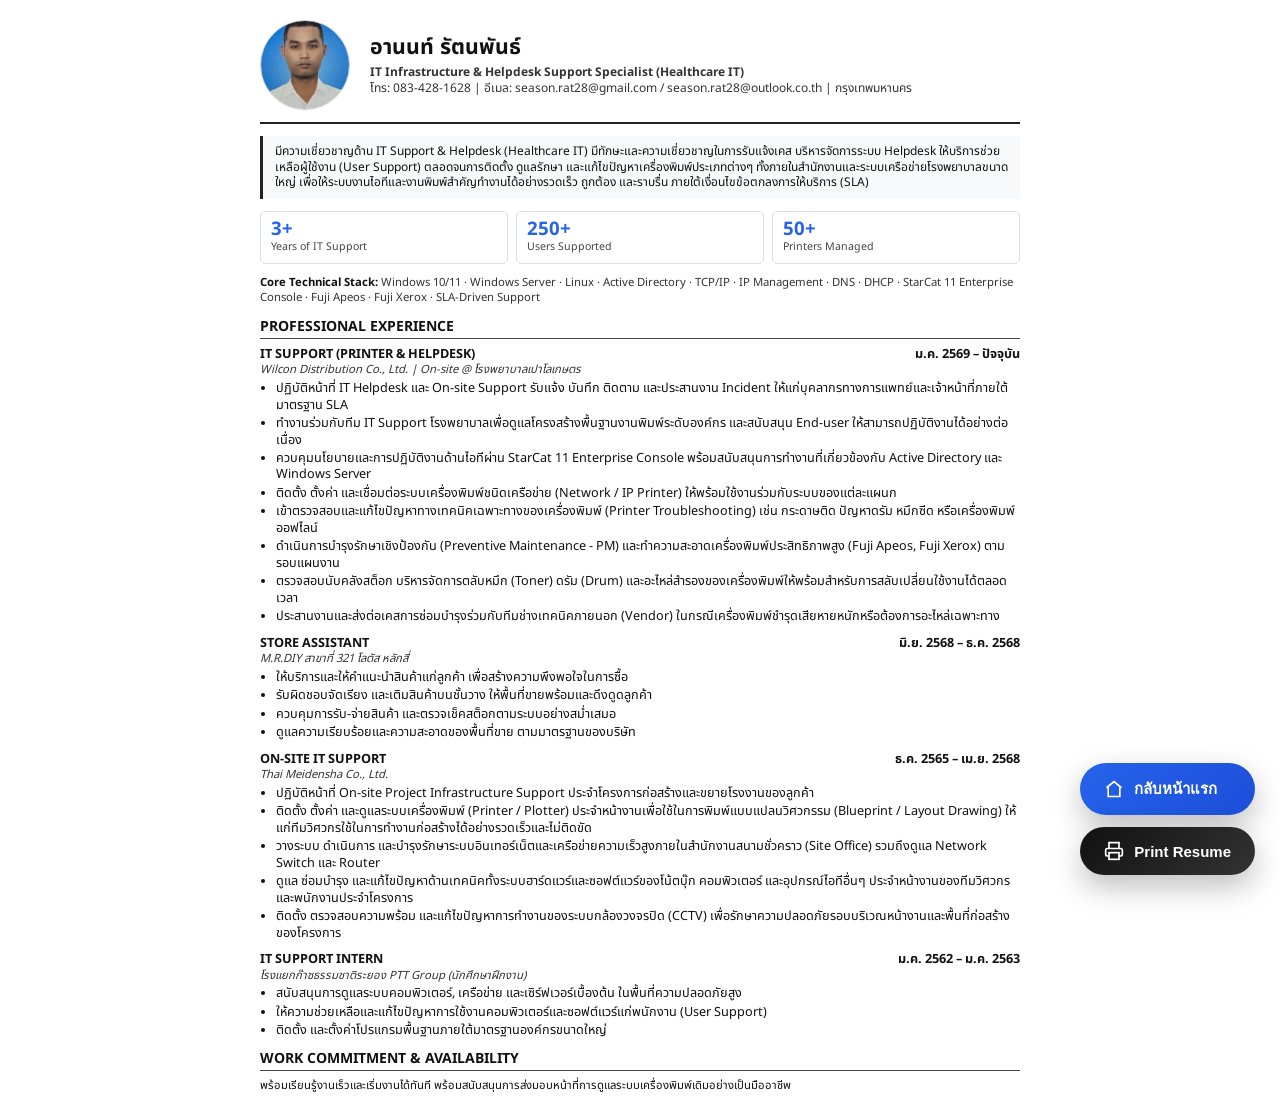
==== resume.html @ 32731995 "Improve cross-platform resume rendering Add mobile viewport support, cross-platform font fallbacks, " ====
<!DOCTYPE html>
<html lang="th">
<head>
  <meta charset="UTF-8">
  <meta name="viewport" content="width=device-width, initial-scale=1.0">
  <title>Resume - IT Support Print</title>
  <link rel="preconnect" href="https://fonts.googleapis.com">
  <link rel="preconnect" href="https://fonts.gstatic.com" crossorigin>
  <link href="https://fonts.googleapis.com/css2?family=Inter:wght@400;500;600;700&family=Noto+Sans+Thai:wght@400;500;600;700&display=swap" rel="stylesheet">
  <style>
    * { box-sizing: border-box; margin: 0; padding: 0; }
    
    body {
      font-family: 'Noto Sans Thai', 'Inter', 'Leelawadee UI', Tahoma, Arial, sans-serif;
      color: #111;
      line-height: 1.3;
      font-size: 9.5pt;
      background: #fff;
      -webkit-text-size-adjust: 100%;
      text-size-adjust: 100%;
    }

    .container {
      width: 100%;
      max-width: 800px;
      margin: 0 auto;
      padding: 20px;
    }

    /* ส่วนหัวโปรไฟล์: รูปภาพ ชื่อ และข้อมูลติดต่อ */
    .header {
      display: flex;
      align-items: center;
      gap: 20px;
      border-bottom: 2px solid #222;
      padding-bottom: 12px;
      margin-bottom: 12px;
    }

    .avatar {
      width: 90px;
      height: 90px;
      border-radius: 50%;
      object-fit: cover;
      border: 1px solid #ccc;
    }

    .header-info h1 {
      font-size: 16pt;
      text-transform: uppercase;
      margin-bottom: 4px;
    }

    .header-info p {
      font-size: 9pt;
      color: #333;
    }

    /* กล่องข้อความสรุปโปรไฟล์ */
    .profile-box {
      background: #f8f9fa;
      padding: 8px 12px;
      border-left: 3px solid #222;
      margin-bottom: 12px;
      font-size: 9pt;
    }

    .resume-highlights {
      display: grid;
      grid-template-columns: repeat(3, 1fr);
      gap: 8px;
      margin-bottom: 12px;
    }

    .highlight-card {
      padding: 8px 10px;
      border: 1px solid #d9dee5;
      border-radius: 5px;
      background: #fff;
    }

    .highlight-card strong {
      display: block;
      color: #2563eb;
      font-size: 14pt;
      line-height: 1;
    }

    .highlight-card span {
      display: block;
      margin-top: 3px;
      color: #444;
      font-size: 8pt;
    }

    .competency-strip {
      margin-bottom: 12px;
      color: #333;
      font-size: 8.5pt;
    }

    .competency-strip strong {
      color: #111;
    }

    /* หัวข้อหลัก */
    .section-title {
      font-size: 10.5pt;
      font-weight: bold;
      text-transform: uppercase;
      border-bottom: 1px solid #444;
      padding-bottom: 2px;
      margin-top: 10px;
      margin-bottom: 8px;
    }

    /* รายละเอียดประสบการณ์ทำงาน */
    .job-item { 
      margin-bottom: 10px; 
      page-break-inside: avoid; 
    }
    
    .job-header { 
      display: flex; 
      justify-content: space-between; 
      font-weight: bold; 
      font-size: 9.5pt; 
    }
    
    .company { 
      font-style: italic; 
      color: #333; 
      font-size: 8.5pt; 
      margin-bottom: 3px; 
    }
    
    ul { margin-left: 16px; }
    li { margin-bottom: 2px; }

    /* ==========================
   Floating Print Button
========================== */

.print-fab{
    position: fixed;
    right: 25px;
    bottom: 25px;
    z-index: 999;

    display:flex;
    align-items:center;
    gap:10px;

    padding:14px 24px;

    background:linear-gradient(135deg,#111,#333);
    color:#fff;

    border:none;
    border-radius:999px;

    font-size:15px;
    font-weight:bold;

    cursor:pointer;

    box-shadow:0 12px 30px rgba(0,0,0,.25);

    transition:all .25s ease;
}

.print-fab:hover{
    transform:translateY(-3px);
    box-shadow:0 18px 40px rgba(0,0,0,.35);
}

.print-fab:active{
    transform:scale(.97);
}

.print-fab svg{
    width:20px;
    height:20px;
}

/* กลุ่มปุ่มมุมขวาล่าง */
.fab-group{
    position: fixed;
    right: 25px;
    bottom: 25px;
    z-index: 999;

    display:flex;
    flex-direction:column;
    gap:12px;
}

/* ปุ่มทั่วไป */
.fab-btn{
    display:flex;
    align-items:center;
    gap:10px;

    padding:14px 24px;

    border:none;
    border-radius:999px;

    color:#fff;
    font-size:15px;
    font-weight:bold;

    cursor:pointer;

    box-shadow:0 12px 30px rgba(0,0,0,.25);

    transition:all .25s ease;
}

.fab-btn:hover{
    transform:translateY(-3px);
    box-shadow:0 18px 40px rgba(0,0,0,.35);
}

.fab-btn:active{
    transform:scale(.97);
}

.fab-btn svg{
    width:20px;
    height:20px;
}

/* สีปุ่ม */
.home-btn{
    background:linear-gradient(135deg,#2563eb,#1d4ed8);
}

.print-btn{
    background:linear-gradient(135deg,#111,#333);
}

/* มือถือ */
@media(max-width:768px){

  .container{
    padding:15px;
  }

  .header{
    align-items:flex-start;
    gap:14px;
  }

  .avatar{
    width:72px;
    height:72px;
    flex:none;
  }

  .header-info h1{
    font-size:14pt;
  }

  .header-info p{
    overflow-wrap:anywhere;
  }

  .job-header{
    flex-wrap:wrap;
    gap:2px 12px;
  }

    .fab-group{
        left:15px;
        right:15px;
        bottom:15px;
    }

  .resume-highlights{
    grid-template-columns:1fr;
  }

    .fab-btn{
        justify-content:center;
        width:100%;
    }

}

/* ซ่อนเวลาพิมพ์ */
@media print{
    .fab-group{
        display:none !important;
    }
}

@media(max-width:768px){

    .print-fab{
        left:15px;
        right:15px;
        bottom:15px;

        justify-content:center;
    }

}


    /* ตั้งค่าโหมดสำหรับปริ้นโดยเฉพาะ */
    @media print {
      @page { size: A4 portrait; margin: 1cm; }
      html, body { -webkit-print-color-adjust: exact; print-color-adjust: exact; }
      .container { padding: 0; width: 100%; max-width: 100%; }
      .profile-box { background: #fff; border-left: 2px solid #000; }
      .no-print { display: none !important; }
      .job-item, .resume-highlights, .competency-strip { break-inside: avoid; page-break-inside: avoid; }
    }
  </style>
</head>
<body>

  <div class="container">
    
    <!-- ส่วนหัว: รูป ชื่อ และข้อมูลติดต่อ -->
    <div class="header">
      <img src="Anon.jpg" alt="Profile" class="avatar">
      <div class="header-info">
        <h1>อานนท์ รัตนพันธ์</h1>
        <p><strong>IT Infrastructure &amp; Helpdesk Support Specialist (Healthcare IT)</strong></p>
        <p>โทร: 083-428-1628 | อีเมล: season.rat28@gmail.com / season.rat28@outlook.co.th | กรุงเทพมหานคร</p>
      </div>
    </div>

    <!-- สรุปโปรไฟล์ -->
    <div class="profile-box">
      มีความเชี่ยวชาญด้าน IT Support & Helpdesk (Healthcare IT) มีทักษะและความเชี่ยวชาญในการรับแจ้งเคส บริหารจัดการระบบ Helpdesk ให้บริการช่วยเหลือผู้ใช้งาน (User Support) ตลอดจนการติดตั้ง ดูแลรักษา และแก้ไขปัญหาเครื่องพิมพ์ประเภทต่างๆ ทั้งภายในสำนักงานและระบบเครือข่ายโรงพยาบาลขนาดใหญ่ เพื่อให้ระบบงานไอทีและงานพิมพ์สำคัญทำงานได้อย่างรวดเร็ว ถูกต้อง และราบรื่น ภายใต้เงื่อนไขข้อตกลงการให้บริการ (SLA)
    </div>

    <div class="resume-highlights" aria-label="Career highlights">
      <div class="highlight-card"><strong>3+</strong><span>Years of IT Support</span></div>
      <div class="highlight-card"><strong>250+</strong><span>Users Supported</span></div>
      <div class="highlight-card"><strong>50+</strong><span>Printers Managed</span></div>
    </div>

    <p class="competency-strip">
      <strong>Core Technical Stack:</strong>
      Windows 10/11 · Windows Server · Linux · Active Directory · TCP/IP · IP Management · DNS · DHCP · StarCat 11 Enterprise Console · Fuji Apeos · Fuji Xerox · SLA-Driven Support
    </p>

    <!-- ประสบการณ์ทำงาน -->
    <div class="section-title">Professional Experience</div>

    <div class="job-item">
      <div class="job-header">
        <span>IT SUPPORT (PRINTER & HELPDESK)</span>
        <span>ม.ค. 2569 – ปัจจุบัน</span>
      </div>
      <div class="company">Wilcon Distribution Co., Ltd. | On-site @ โรงพยาบาลเปาโลเกษตร</div>
      <ul>
        <li>ปฏิบัติหน้าที่ IT Helpdesk และ On-site Support รับแจ้ง บันทึก ติดตาม และประสานงาน Incident ให้แก่บุคลากรทางการแพทย์และเจ้าหน้าที่ภายใต้มาตรฐาน SLA</li>
        <li>ทำงานร่วมกับทีม IT Support โรงพยาบาลเพื่อดูแลโครงสร้างพื้นฐานงานพิมพ์ระดับองค์กร และสนับสนุน End-user ให้สามารถปฏิบัติงานได้อย่างต่อเนื่อง</li>
        <li>ควบคุมนโยบายและการปฏิบัติงานด้านไอทีผ่าน StarCat 11 Enterprise Console พร้อมสนับสนุนการทำงานที่เกี่ยวข้องกับ Active Directory และ Windows Server</li>
        <li>ติดตั้ง ตั้งค่า และเชื่อมต่อระบบเครื่องพิมพ์ชนิดเครือข่าย (Network / IP Printer) ให้พร้อมใช้งานร่วมกับระบบของแต่ละแผนก</li>
        <li>เข้าตรวจสอบและแก้ไขปัญหาทางเทคนิคเฉพาะทางของเครื่องพิมพ์ (Printer Troubleshooting) เช่น กระดาษติด ปัญหาดรัม หมึกซีด หรือเครื่องพิมพ์ออฟไลน์</li>
        <li>ดำเนินการบำรุงรักษาเชิงป้องกัน (Preventive Maintenance - PM) และทำความสะอาดเครื่องพิมพ์ประสิทธิภาพสูง (Fuji Apeos, Fuji Xerox) ตามรอบแผนงาน</li>
        <li>ตรวจสอบนับคลังสต็อก บริหารจัดการตลับหมึก (Toner) ดรัม (Drum) และอะไหล่สำรองของเครื่องพิมพ์ให้พร้อมสำหรับการสลับเปลี่ยนใช้งานได้ตลอดเวลา</li>
        <li>ประสานงานและส่งต่อเคสการซ่อมบำรุงร่วมกับทีมช่างเทคนิคภายนอก (Vendor) ในกรณีเครื่องพิมพ์ชำรุดเสียหายหนักหรือต้องการอะไหล่เฉพาะทาง</li>
      </ul>
    </div>

    <div class="job-item">
      <div class="job-header">
        <span>STORE ASSISTANT</span>
        <span>มิ.ย. 2568 – ธ.ค. 2568</span>
      </div>
      <div class="company">M.R.DIY สาขาที่ 321 โลตัส หลักสี่</div>
      <ul>
        <li>ให้บริการและให้คำแนะนำสินค้าแก่ลูกค้า เพื่อสร้างความพึงพอใจในการซื้อ</li>
        <li>รับผิดชอบจัดเรียง และเติมสินค้าบนชั้นวาง ให้พื้นที่ขายพร้อมและดึงดูดลูกค้า</li>
        <li>ควบคุมการรับ-จ่ายสินค้า และตรวจเช็คสต็อกตามระบบอย่างสม่ำเสมอ</li>
        <li>ดูแลความเรียบร้อยและความสะอาดของพื้นที่ขาย ตามมาตรฐานของบริษัท</li>
      </ul>
    </div>

    <div class="job-item">
      <div class="job-header">
        <span>ON-SITE IT SUPPORT</span>
        <span>ธ.ค. 2565 – เม.ย. 2568</span>
      </div>
      <div class="company">Thai Meidensha Co., Ltd.</div>
      <ul>
        <li>ปฏิบัติหน้าที่ On-site Project Infrastructure Support ประจำโครงการก่อสร้างและขยายโรงงานของลูกค้า</li>
        <li>ติดตั้ง ตั้งค่า และดูแลระบบเครื่องพิมพ์ (Printer / Plotter) ประจำหน้างานเพื่อใช้ในการพิมพ์แบบแปลนวิศวกรรม (Blueprint / Layout Drawing) ให้แก่ทีมวิศวกรใช้ในการทำงานก่อสร้างได้อย่างรวดเร็วและไม่ติดขัด</li>
        <li>วางระบบ ดำเนินการ และบำรุงรักษาระบบอินเทอร์เน็ตและเครือข่ายความเร็วสูงภายในสำนักงานสนามชั่วคราว (Site Office) รวมถึงดูแล Network Switch และ Router</li>
        <li>ดูแล ซ่อมบำรุง และแก้ไขปัญหาด้านเทคนิคทั้งระบบฮาร์ดแวร์และซอฟต์แวร์ของโน้ตบุ๊ก คอมพิวเตอร์ และอุปกรณ์ไอทีอื่นๆ ประจำหน้างานของทีมวิศวกรและพนักงานประจำโครงการ</li>
        <li>ติดตั้ง ตรวจสอบความพร้อม และแก้ไขปัญหาการทำงานของระบบกล้องวงจรปิด (CCTV) เพื่อรักษาความปลอดภัยรอบบริเวณหน้างานและพื้นที่ก่อสร้างของโครงการ</li>
      </ul>
    </div>

    <div class="job-item">
      <div class="job-header">
        <span>IT SUPPORT INTERN</span>
        <span>ม.ค. 2562 – ม.ค. 2563</span>
      </div>
      <div class="company">โรงแยกก๊าซธรรมชาติระยอง PTT Group (นักศึกษาฝึกงาน)</div>
      <ul>
        <li>สนับสนุนการดูแลระบบคอมพิวเตอร์, เครือข่าย และเซิร์ฟเวอร์เบื้องต้น ในพื้นที่ความปลอดภัยสูง</li>
        <li>ให้ความช่วยเหลือและแก้ไขปัญหาการใช้งานคอมพิวเตอร์และซอฟต์แวร์แก่พนักงาน (User Support)</li>
        <li>ติดตั้ง และตั้งค่าโปรแกรมพื้นฐานภายใต้มาตรฐานองค์กรขนาดใหญ่</li>
      </ul>
    </div>

    <!-- ความพร้อมในการเริ่มงาน -->
    <div class="section-title">Work Commitment & Availability</div>
    <p style="font-size: 8.5pt;">
      พร้อมเรียนรู้งานเร็วและเริ่มงานได้ทันที พร้อมสนับสนุนการส่งมอบหน้าที่การดูแลระบบเครื่องพิมพ์เดิมอย่างเป็นมืออาชีพ
    </p>

  </div>

<!-- ปุ่มลอยมุมขวาล่าง -->
<div class="fab-group no-print">

  <!-- ปุ่มกลับหน้าแรก -->
  <button class="fab-btn home-btn" type="button" onclick="goHome()">
    <svg xmlns="http://www.w3.org/2000/svg" fill="none" viewBox="0 0 24 24" stroke="currentColor" stroke-width="2">
      <path d="M3 10.5L12 3l9 7.5"/>
      <path d="M5 9.75V21h14V9.75"/>
    </svg>
    <span>กลับหน้าแรก</span>
  </button>

  <!-- ปุ่มพิมพ์ -->
  <button class="fab-btn print-btn" type="button" onclick="window.print()">
    <svg xmlns="http://www.w3.org/2000/svg" fill="none" viewBox="0 0 24 24" stroke="currentColor" stroke-width="2">
      <path d="M6 9V2h12v7"/>
      <path d="M6 18H4a2 2 0 0 1-2-2v-5a2 2 0 0 1 2-2h16a2 2 0 0 1 2 2v5a2 2 0 0 1-2 2h-2"/>
      <rect x="6" y="14" width="12" height="8"/>
    </svg>
    <span>Print Resume</span>
  </button>

</div>

<script>
function goHome() {
  window.location.href = "index.html";
}
</script>

</body>
</html>
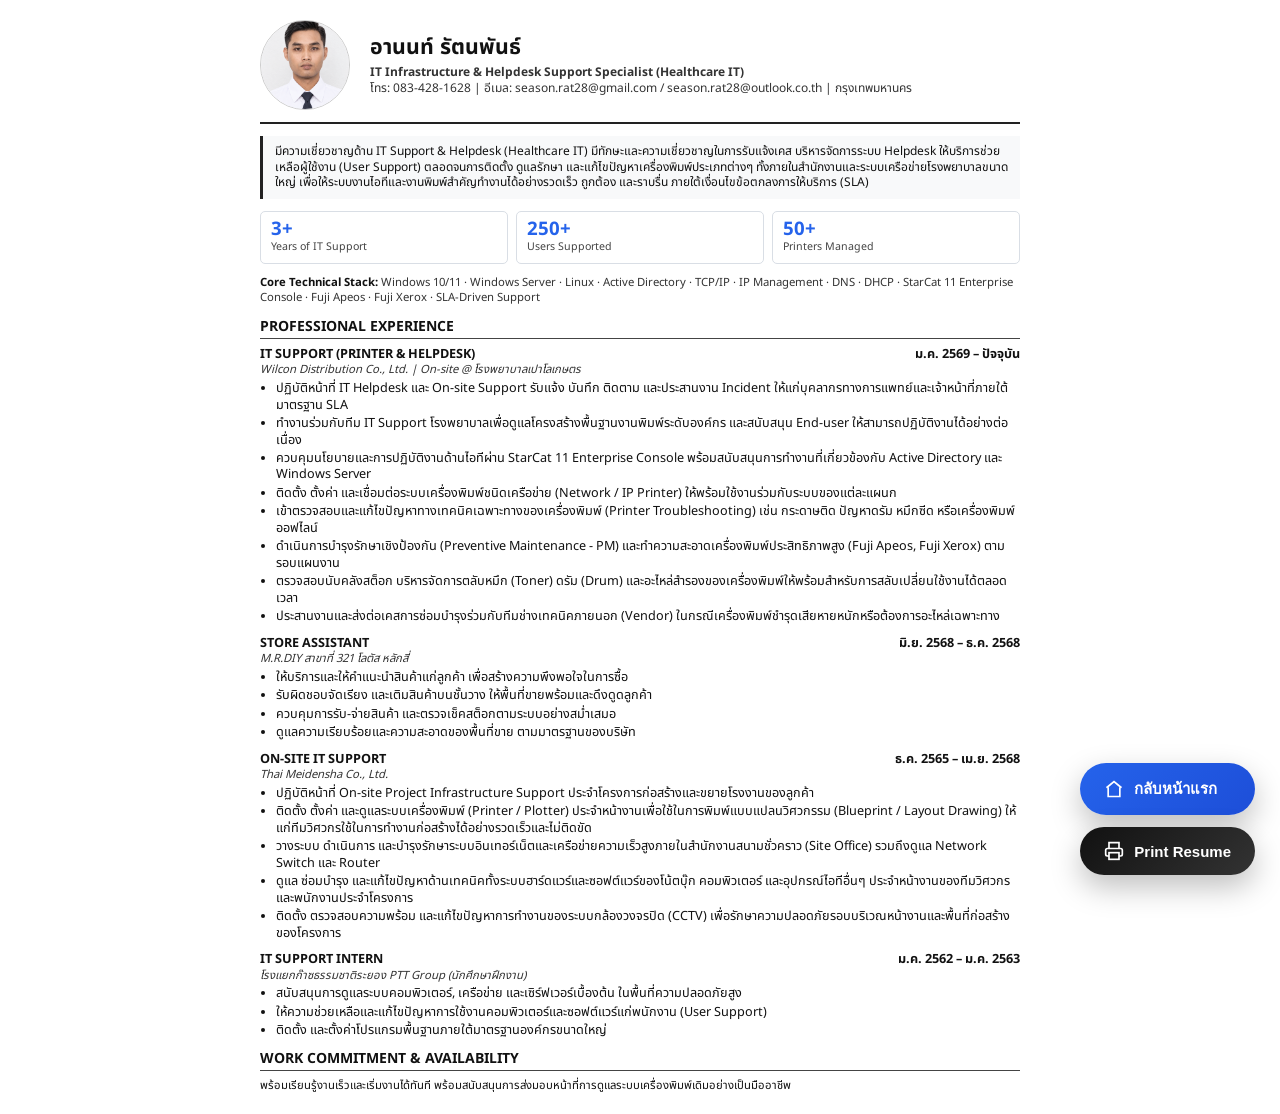
==== commit c636acda: "Optimize print layout for A4 and add AI Literacy certificate" ====
--- a/resume.html
+++ b/resume.html
@@ -310,12 +310,30 @@
 
     /* ตั้งค่าโหมดสำหรับปริ้นโดยเฉพาะ */
     @media print {
-      @page { size: A4 portrait; margin: 1cm; }
-      html, body { -webkit-print-color-adjust: exact; print-color-adjust: exact; }
+      @page { size: A4 portrait; margin: 8mm; }
+      html, body { 
+        -webkit-print-color-adjust: exact; 
+        print-color-adjust: exact; 
+        font-size: 8.5pt; 
+      }
       .container { padding: 0; width: 100%; max-width: 100%; }
-      .profile-box { background: #fff; border-left: 2px solid #000; }
+      .profile-box { background: #fff; border-left: 2px solid #000; padding: 6px 10px; margin-bottom: 8px;}
       .no-print { display: none !important; }
-      .job-item, .resume-highlights, .competency-strip { break-inside: avoid; page-break-inside: avoid; }
+      .job-item, .competency-strip { break-inside: avoid; page-break-inside: avoid; margin-bottom: 6px;}
+      .resume-highlights { 
+        display: grid !important; 
+        grid-template-columns: repeat(3, 1fr) !important; 
+        gap: 8px !important; 
+        break-inside: avoid; 
+        page-break-inside: avoid; 
+        margin-bottom: 6px;
+      }
+      .section-title { font-size: 10pt; margin-top: 8px; margin-bottom: 6px; }
+      .header { padding-bottom: 8px; margin-bottom: 8px; }
+      .header-info h1 { font-size: 14pt; margin-bottom: 2px; }
+      .highlight-card { padding: 6px 8px; }
+      .highlight-card strong { font-size: 12pt; }
+      .avatar { width: 75px; height: 75px; }
     }
   </style>
 </head>
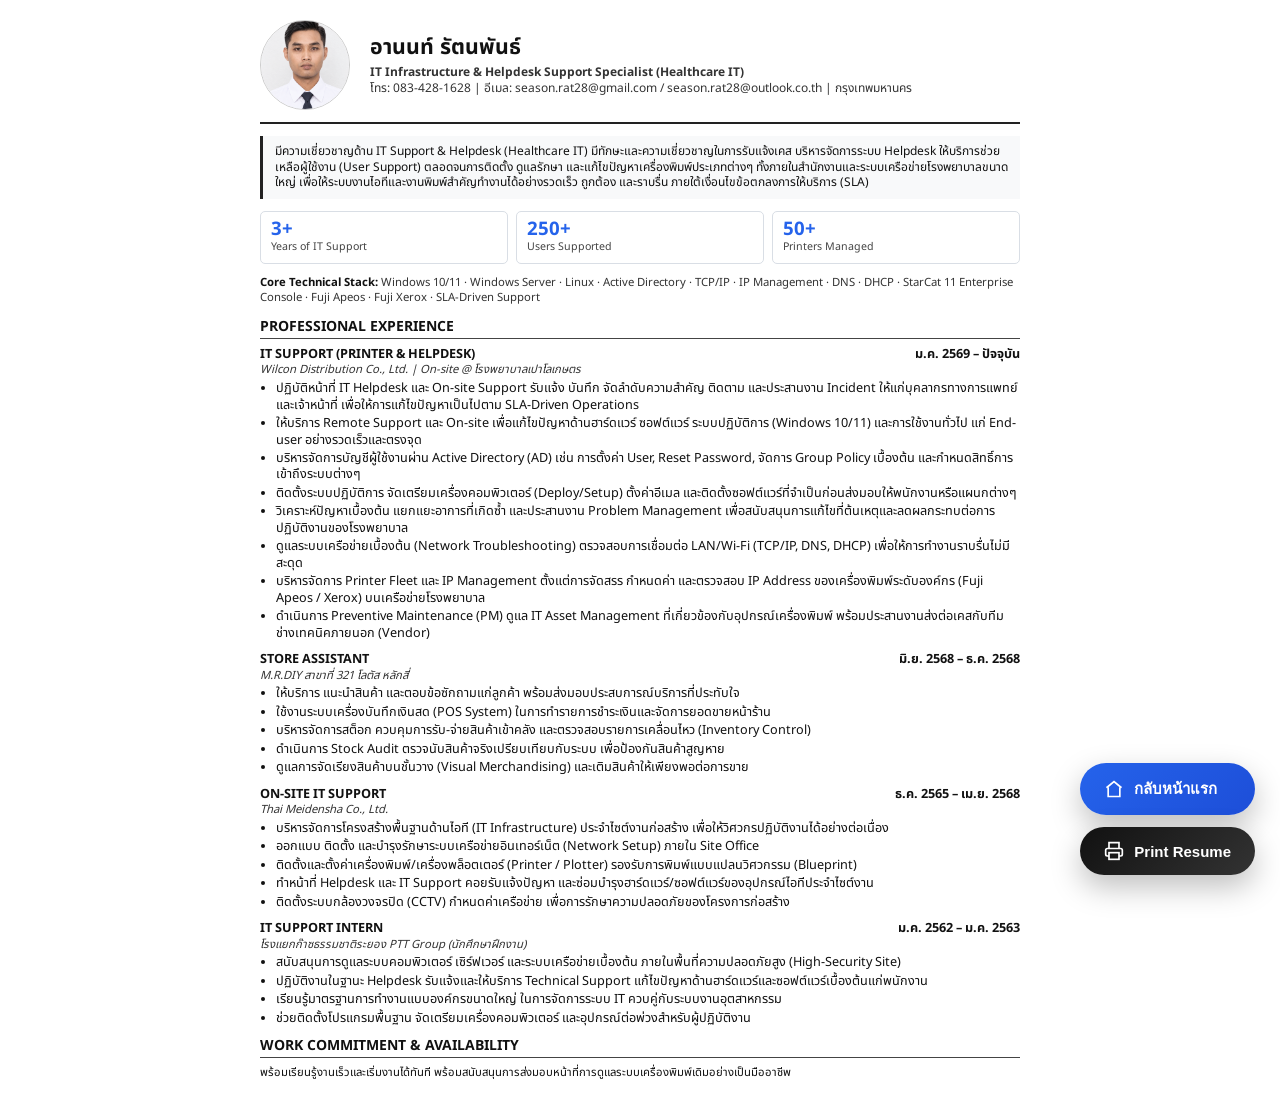
==== commit d1320054: "Enhance experience descriptions and update English name" ====
--- a/resume.html
+++ b/resume.html
@@ -377,14 +377,14 @@
       </div>
       <div class="company">Wilcon Distribution Co., Ltd. | On-site @ โรงพยาบาลเปาโลเกษตร</div>
       <ul>
-        <li>ปฏิบัติหน้าที่ IT Helpdesk และ On-site Support รับแจ้ง บันทึก ติดตาม และประสานงาน Incident ให้แก่บุคลากรทางการแพทย์และเจ้าหน้าที่ภายใต้มาตรฐาน SLA</li>
-        <li>ทำงานร่วมกับทีม IT Support โรงพยาบาลเพื่อดูแลโครงสร้างพื้นฐานงานพิมพ์ระดับองค์กร และสนับสนุน End-user ให้สามารถปฏิบัติงานได้อย่างต่อเนื่อง</li>
-        <li>ควบคุมนโยบายและการปฏิบัติงานด้านไอทีผ่าน StarCat 11 Enterprise Console พร้อมสนับสนุนการทำงานที่เกี่ยวข้องกับ Active Directory และ Windows Server</li>
-        <li>ติดตั้ง ตั้งค่า และเชื่อมต่อระบบเครื่องพิมพ์ชนิดเครือข่าย (Network / IP Printer) ให้พร้อมใช้งานร่วมกับระบบของแต่ละแผนก</li>
-        <li>เข้าตรวจสอบและแก้ไขปัญหาทางเทคนิคเฉพาะทางของเครื่องพิมพ์ (Printer Troubleshooting) เช่น กระดาษติด ปัญหาดรัม หมึกซีด หรือเครื่องพิมพ์ออฟไลน์</li>
-        <li>ดำเนินการบำรุงรักษาเชิงป้องกัน (Preventive Maintenance - PM) และทำความสะอาดเครื่องพิมพ์ประสิทธิภาพสูง (Fuji Apeos, Fuji Xerox) ตามรอบแผนงาน</li>
-        <li>ตรวจสอบนับคลังสต็อก บริหารจัดการตลับหมึก (Toner) ดรัม (Drum) และอะไหล่สำรองของเครื่องพิมพ์ให้พร้อมสำหรับการสลับเปลี่ยนใช้งานได้ตลอดเวลา</li>
-        <li>ประสานงานและส่งต่อเคสการซ่อมบำรุงร่วมกับทีมช่างเทคนิคภายนอก (Vendor) ในกรณีเครื่องพิมพ์ชำรุดเสียหายหนักหรือต้องการอะไหล่เฉพาะทาง</li>
+        <li>ปฏิบัติหน้าที่ IT Helpdesk และ On-site Support รับแจ้ง บันทึก จัดลำดับความสำคัญ ติดตาม และประสานงาน Incident ให้แก่บุคลากรทางการแพทย์และเจ้าหน้าที่ เพื่อให้การแก้ไขปัญหาเป็นไปตาม SLA-Driven Operations</li>
+        <li>ให้บริการ Remote Support และ On-site เพื่อแก้ไขปัญหาด้านฮาร์ดแวร์ ซอฟต์แวร์ ระบบปฏิบัติการ (Windows 10/11) และการใช้งานทั่วไป แก่ End-user อย่างรวดเร็วและตรงจุด</li>
+        <li>บริหารจัดการบัญชีผู้ใช้งานผ่าน Active Directory (AD) เช่น การตั้งค่า User, Reset Password, จัดการ Group Policy เบื้องต้น และกำหนดสิทธิ์การเข้าถึงระบบต่างๆ</li>
+        <li>ติดตั้งระบบปฏิบัติการ จัดเตรียมเครื่องคอมพิวเตอร์ (Deploy/Setup) ตั้งค่าอีเมล และติดตั้งซอฟต์แวร์ที่จำเป็นก่อนส่งมอบให้พนักงานหรือแผนกต่างๆ</li>
+        <li>วิเคราะห์ปัญหาเบื้องต้น แยกแยะอาการที่เกิดซ้ำ และประสานงาน Problem Management เพื่อสนับสนุนการแก้ไขที่ต้นเหตุและลดผลกระทบต่อการปฏิบัติงานของโรงพยาบาล</li>
+        <li>ดูแลระบบเครือข่ายเบื้องต้น (Network Troubleshooting) ตรวจสอบการเชื่อมต่อ LAN/Wi-Fi (TCP/IP, DNS, DHCP) เพื่อให้การทำงานราบรื่นไม่มีสะดุด</li>
+        <li>บริหารจัดการ Printer Fleet และ IP Management ตั้งแต่การจัดสรร กำหนดค่า และตรวจสอบ IP Address ของเครื่องพิมพ์ระดับองค์กร (Fuji Apeos / Xerox) บนเครือข่ายโรงพยาบาล</li>
+        <li>ดำเนินการ Preventive Maintenance (PM) ดูแล IT Asset Management ที่เกี่ยวข้องกับอุปกรณ์เครื่องพิมพ์ พร้อมประสานงานส่งต่อเคสกับทีมช่างเทคนิคภายนอก (Vendor)</li>
       </ul>
     </div>
 
@@ -395,10 +395,11 @@
       </div>
       <div class="company">M.R.DIY สาขาที่ 321 โลตัส หลักสี่</div>
       <ul>
-        <li>ให้บริการและให้คำแนะนำสินค้าแก่ลูกค้า เพื่อสร้างความพึงพอใจในการซื้อ</li>
-        <li>รับผิดชอบจัดเรียง และเติมสินค้าบนชั้นวาง ให้พื้นที่ขายพร้อมและดึงดูดลูกค้า</li>
-        <li>ควบคุมการรับ-จ่ายสินค้า และตรวจเช็คสต็อกตามระบบอย่างสม่ำเสมอ</li>
-        <li>ดูแลความเรียบร้อยและความสะอาดของพื้นที่ขาย ตามมาตรฐานของบริษัท</li>
+        <li>ให้บริการ แนะนำสินค้า และตอบข้อซักถามแก่ลูกค้า พร้อมส่งมอบประสบการณ์บริการที่ประทับใจ</li>
+        <li>ใช้งานระบบเครื่องบันทึกเงินสด (POS System) ในการทำรายการชำระเงินและจัดการยอดขายหน้าร้าน</li>
+        <li>บริหารจัดการสต็อก ควบคุมการรับ-จ่ายสินค้าเข้าคลัง และตรวจสอบรายการเคลื่อนไหว (Inventory Control)</li>
+        <li>ดำเนินการ Stock Audit ตรวจนับสินค้าจริงเปรียบเทียบกับระบบ เพื่อป้องกันสินค้าสูญหาย</li>
+        <li>ดูแลการจัดเรียงสินค้าบนชั้นวาง (Visual Merchandising) และเติมสินค้าให้เพียงพอต่อการขาย</li>
       </ul>
     </div>
 
@@ -409,11 +410,11 @@
       </div>
       <div class="company">Thai Meidensha Co., Ltd.</div>
       <ul>
-        <li>ปฏิบัติหน้าที่ On-site Project Infrastructure Support ประจำโครงการก่อสร้างและขยายโรงงานของลูกค้า</li>
-        <li>ติดตั้ง ตั้งค่า และดูแลระบบเครื่องพิมพ์ (Printer / Plotter) ประจำหน้างานเพื่อใช้ในการพิมพ์แบบแปลนวิศวกรรม (Blueprint / Layout Drawing) ให้แก่ทีมวิศวกรใช้ในการทำงานก่อสร้างได้อย่างรวดเร็วและไม่ติดขัด</li>
-        <li>วางระบบ ดำเนินการ และบำรุงรักษาระบบอินเทอร์เน็ตและเครือข่ายความเร็วสูงภายในสำนักงานสนามชั่วคราว (Site Office) รวมถึงดูแล Network Switch และ Router</li>
-        <li>ดูแล ซ่อมบำรุง และแก้ไขปัญหาด้านเทคนิคทั้งระบบฮาร์ดแวร์และซอฟต์แวร์ของโน้ตบุ๊ก คอมพิวเตอร์ และอุปกรณ์ไอทีอื่นๆ ประจำหน้างานของทีมวิศวกรและพนักงานประจำโครงการ</li>
-        <li>ติดตั้ง ตรวจสอบความพร้อม และแก้ไขปัญหาการทำงานของระบบกล้องวงจรปิด (CCTV) เพื่อรักษาความปลอดภัยรอบบริเวณหน้างานและพื้นที่ก่อสร้างของโครงการ</li>
+        <li>บริหารจัดการโครงสร้างพื้นฐานด้านไอที (IT Infrastructure) ประจำไซต์งานก่อสร้าง เพื่อให้วิศวกรปฏิบัติงานได้อย่างต่อเนื่อง</li>
+        <li>ออกแบบ ติดตั้ง และบำรุงรักษาระบบเครือข่ายอินเทอร์เน็ต (Network Setup) ภายใน Site Office</li>
+        <li>ติดตั้งและตั้งค่าเครื่องพิมพ์/เครื่องพล็อตเตอร์ (Printer / Plotter) รองรับการพิมพ์แบบแปลนวิศวกรรม (Blueprint)</li>
+        <li>ทำหน้าที่ Helpdesk และ IT Support คอยรับแจ้งปัญหา และซ่อมบำรุงฮาร์ดแวร์/ซอฟต์แวร์ของอุปกรณ์ไอทีประจำไซต์งาน</li>
+        <li>ติดตั้งระบบกล้องวงจรปิด (CCTV) กำหนดค่าเครือข่าย เพื่อการรักษาความปลอดภัยของโครงการก่อสร้าง</li>
       </ul>
     </div>
 
@@ -424,9 +425,10 @@
       </div>
       <div class="company">โรงแยกก๊าซธรรมชาติระยอง PTT Group (นักศึกษาฝึกงาน)</div>
       <ul>
-        <li>สนับสนุนการดูแลระบบคอมพิวเตอร์, เครือข่าย และเซิร์ฟเวอร์เบื้องต้น ในพื้นที่ความปลอดภัยสูง</li>
-        <li>ให้ความช่วยเหลือและแก้ไขปัญหาการใช้งานคอมพิวเตอร์และซอฟต์แวร์แก่พนักงาน (User Support)</li>
-        <li>ติดตั้ง และตั้งค่าโปรแกรมพื้นฐานภายใต้มาตรฐานองค์กรขนาดใหญ่</li>
+        <li>สนับสนุนการดูแลระบบคอมพิวเตอร์ เซิร์ฟเวอร์ และระบบเครือข่ายเบื้องต้น ภายในพื้นที่ความปลอดภัยสูง (High-Security Site)</li>
+        <li>ปฏิบัติงานในฐานะ Helpdesk รับแจ้งและให้บริการ Technical Support แก้ไขปัญหาด้านฮาร์ดแวร์และซอฟต์แวร์เบื้องต้นแก่พนักงาน</li>
+        <li>เรียนรู้มาตรฐานการทำงานแบบองค์กรขนาดใหญ่ ในการจัดการระบบ IT ควบคู่กับระบบงานอุตสาหกรรม</li>
+        <li>ช่วยติดตั้งโปรแกรมพื้นฐาน จัดเตรียมเครื่องคอมพิวเตอร์ และอุปกรณ์ต่อพ่วงสำหรับผู้ปฏิบัติงาน</li>
       </ul>
     </div>
 
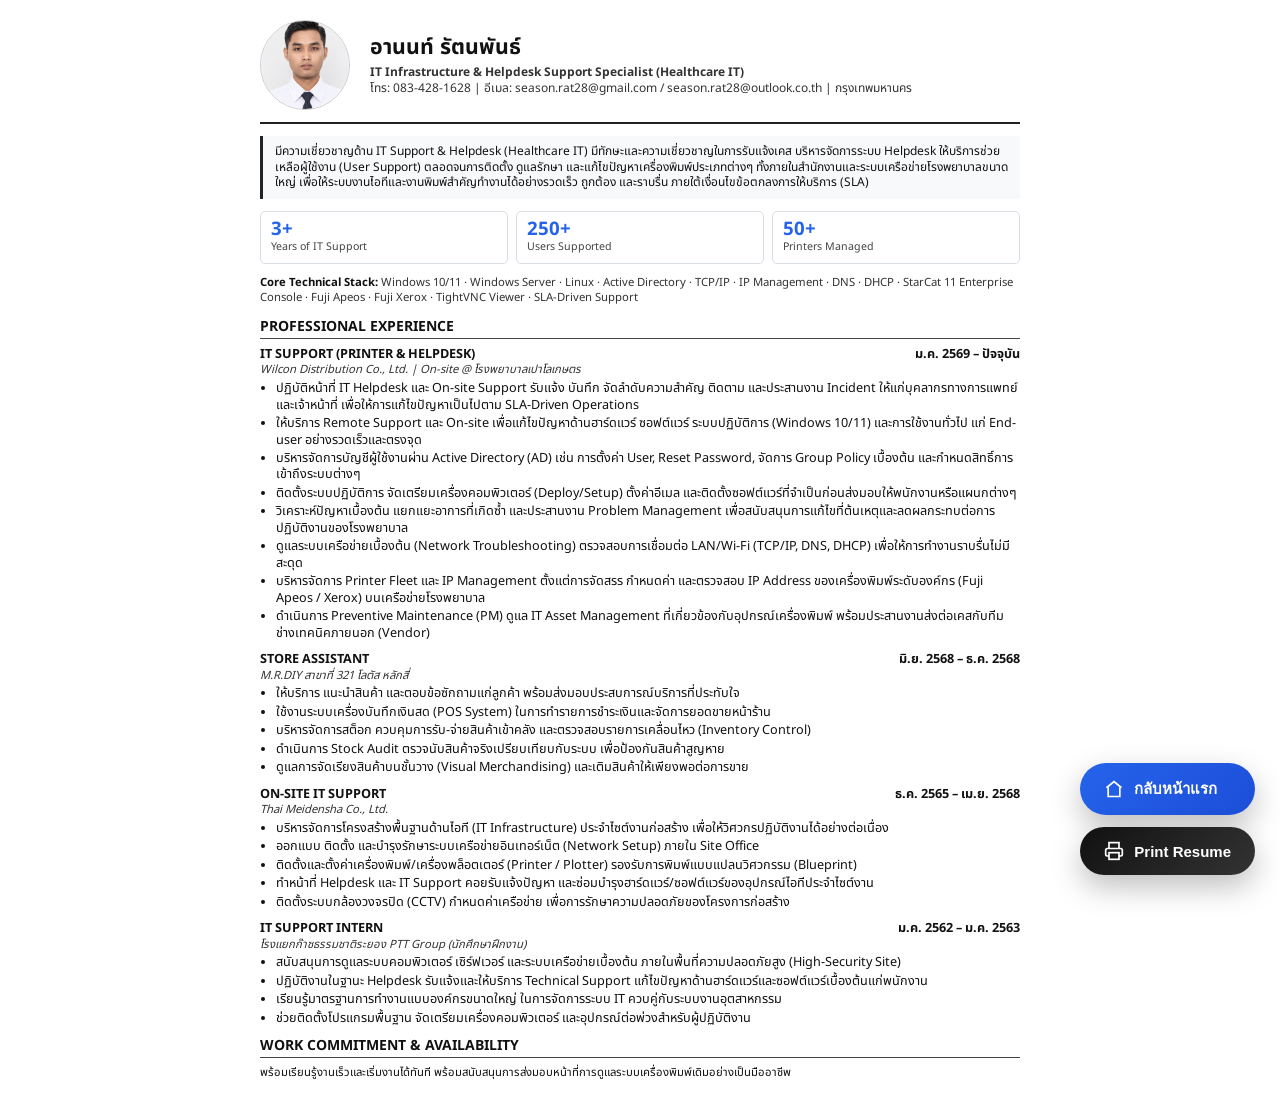
==== commit 69d781f2: "Add TightVNC Viewer to skills" ====
--- a/resume.html
+++ b/resume.html
@@ -364,7 +364,7 @@
 
     <p class="competency-strip">
       <strong>Core Technical Stack:</strong>
-      Windows 10/11 · Windows Server · Linux · Active Directory · TCP/IP · IP Management · DNS · DHCP · StarCat 11 Enterprise Console · Fuji Apeos · Fuji Xerox · SLA-Driven Support
+      Windows 10/11 · Windows Server · Linux · Active Directory · TCP/IP · IP Management · DNS · DHCP · StarCat 11 Enterprise Console · Fuji Apeos · Fuji Xerox · TightVNC Viewer · SLA-Driven Support
     </p>
 
     <!-- ประสบการณ์ทำงาน -->
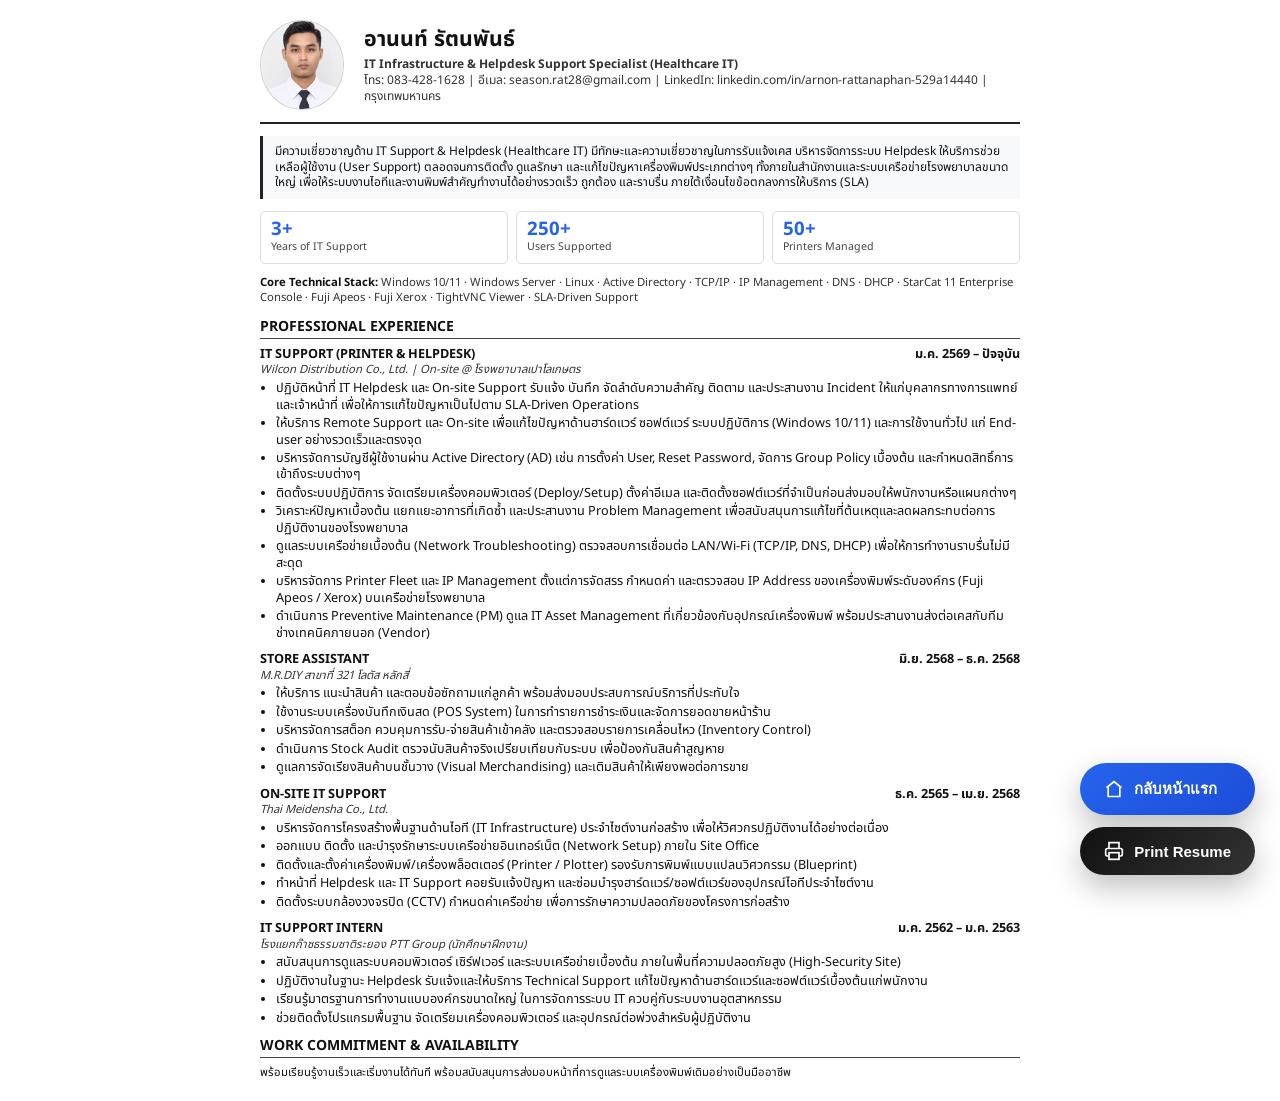
==== commit 94cbfdec: "Add LinkedIn profile link" ====
--- a/resume.html
+++ b/resume.html
@@ -347,7 +347,7 @@
       <div class="header-info">
         <h1>อานนท์ รัตนพันธ์</h1>
         <p><strong>IT Infrastructure &amp; Helpdesk Support Specialist (Healthcare IT)</strong></p>
-        <p>โทร: 083-428-1628 | อีเมล: season.rat28@gmail.com / season.rat28@outlook.co.th | กรุงเทพมหานคร</p>
+        <p>โทร: 083-428-1628 | อีเมล: season.rat28@gmail.com | LinkedIn: linkedin.com/in/arnon-rattanaphan-529a14440 | กรุงเทพมหานคร</p>
       </div>
     </div>
 
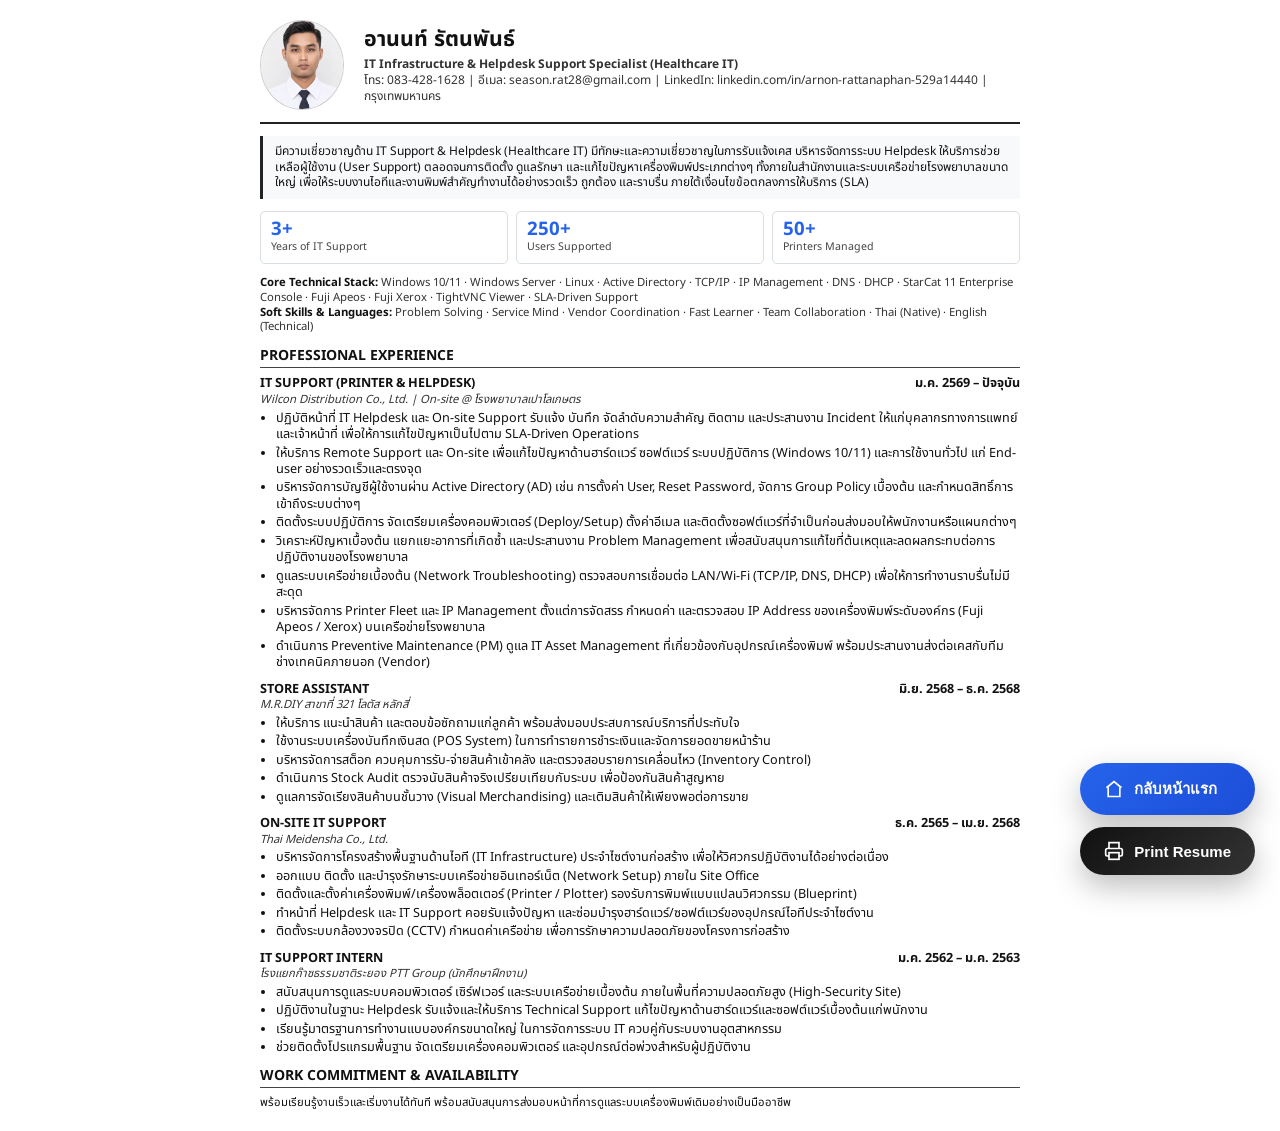
==== commit b835f0bd: "Add Open Graph tags, Soft Skills, Languages, and Back to Top button" ====
--- a/resume.html
+++ b/resume.html
@@ -364,7 +364,8 @@
 
     <p class="competency-strip">
       <strong>Core Technical Stack:</strong>
-      Windows 10/11 · Windows Server · Linux · Active Directory · TCP/IP · IP Management · DNS · DHCP · StarCat 11 Enterprise Console · Fuji Apeos · Fuji Xerox · TightVNC Viewer · SLA-Driven Support
+      Windows 10/11 · Windows Server · Linux · Active Directory · TCP/IP · IP Management · DNS · DHCP · StarCat 11 Enterprise Console · Fuji Apeos · Fuji Xerox · TightVNC Viewer · SLA-Driven Support<br>
+      <strong>Soft Skills &amp; Languages:</strong> Problem Solving · Service Mind · Vendor Coordination · Fast Learner · Team Collaboration · Thai (Native) · English (Technical)
     </p>
 
     <!-- ประสบการณ์ทำงาน -->
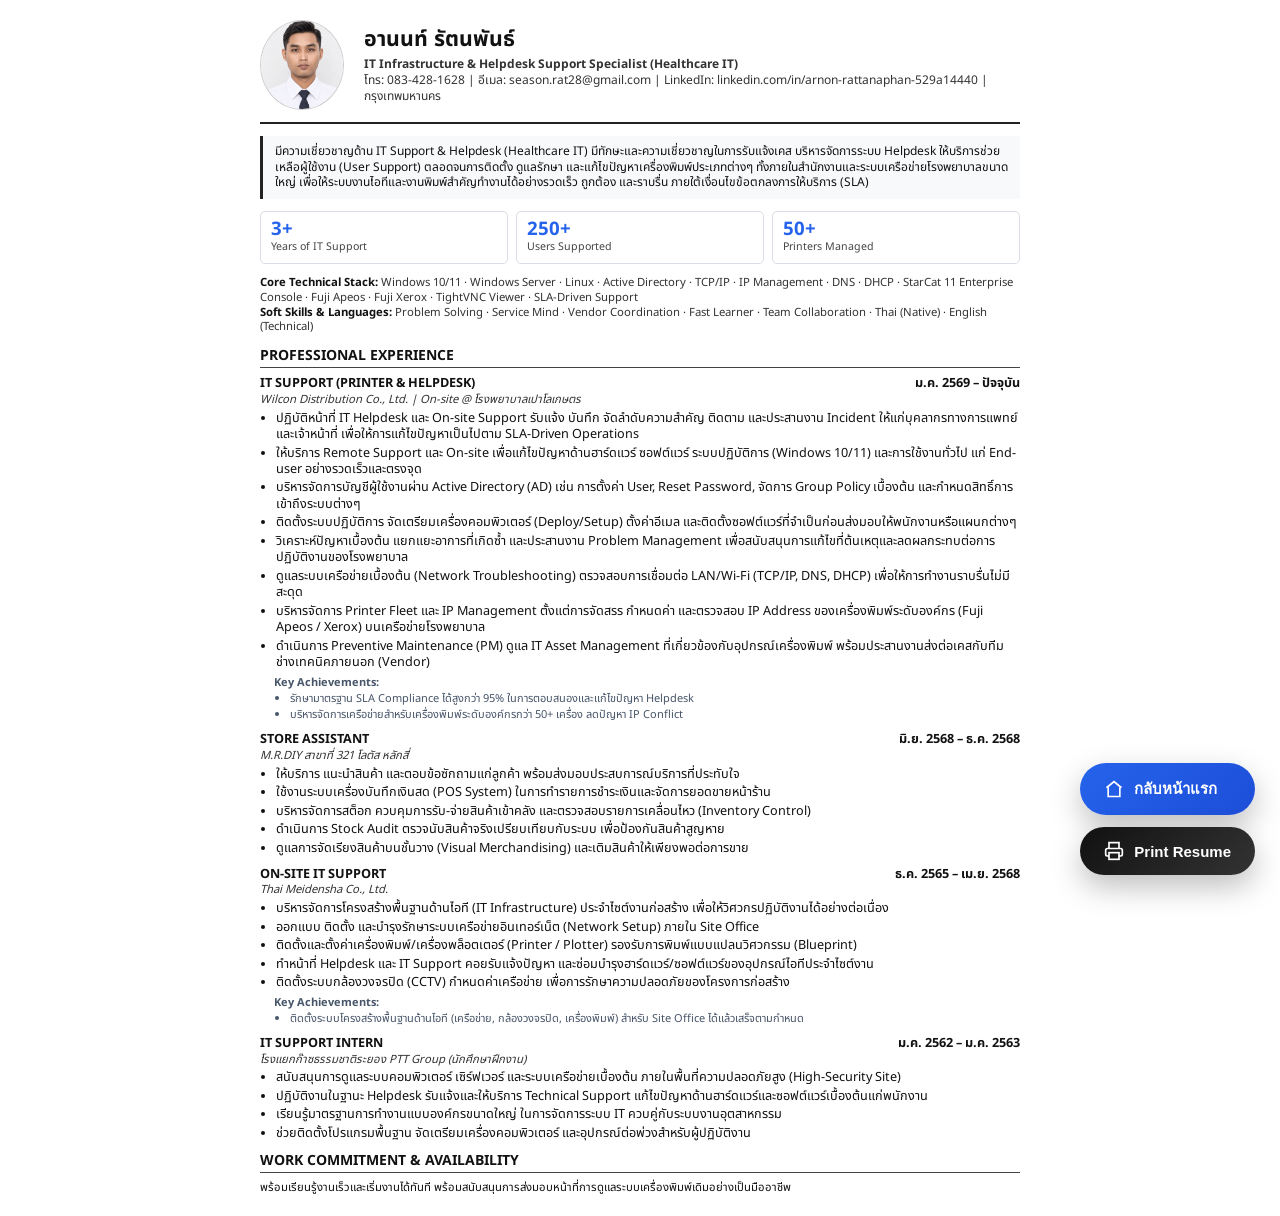
==== commit 6faf16d8: "Add Key Achievements to experience section" ====
--- a/resume.html
+++ b/resume.html
@@ -387,6 +387,13 @@
         <li>บริหารจัดการ Printer Fleet และ IP Management ตั้งแต่การจัดสรร กำหนดค่า และตรวจสอบ IP Address ของเครื่องพิมพ์ระดับองค์กร (Fuji Apeos / Xerox) บนเครือข่ายโรงพยาบาล</li>
         <li>ดำเนินการ Preventive Maintenance (PM) ดูแล IT Asset Management ที่เกี่ยวข้องกับอุปกรณ์เครื่องพิมพ์ พร้อมประสานงานส่งต่อเคสกับทีมช่างเทคนิคภายนอก (Vendor)</li>
       </ul>
+      <div style="font-size: 11px; color: #475569; margin-top: 4px; padding-left: 14px;">
+        <strong>Key Achievements:</strong>
+        <ul style="margin-top: 2px;">
+          <li>รักษามาตรฐาน SLA Compliance ได้สูงกว่า 95% ในการตอบสนองและแก้ไขปัญหา Helpdesk</li>
+          <li>บริหารจัดการเครือข่ายสำหรับเครื่องพิมพ์ระดับองค์กรกว่า 50+ เครื่อง ลดปัญหา IP Conflict</li>
+        </ul>
+      </div>
     </div>
 
     <div class="job-item">
@@ -417,6 +424,12 @@
         <li>ทำหน้าที่ Helpdesk และ IT Support คอยรับแจ้งปัญหา และซ่อมบำรุงฮาร์ดแวร์/ซอฟต์แวร์ของอุปกรณ์ไอทีประจำไซต์งาน</li>
         <li>ติดตั้งระบบกล้องวงจรปิด (CCTV) กำหนดค่าเครือข่าย เพื่อการรักษาความปลอดภัยของโครงการก่อสร้าง</li>
       </ul>
+      <div style="font-size: 11px; color: #475569; margin-top: 4px; padding-left: 14px;">
+        <strong>Key Achievements:</strong>
+        <ul style="margin-top: 2px;">
+          <li>ติดตั้งระบบโครงสร้างพื้นฐานด้านไอที (เครือข่าย, กล้องวงจรปิด, เครื่องพิมพ์) สำหรับ Site Office ได้แล้วเสร็จตามกำหนด</li>
+        </ul>
+      </div>
     </div>
 
     <div class="job-item">
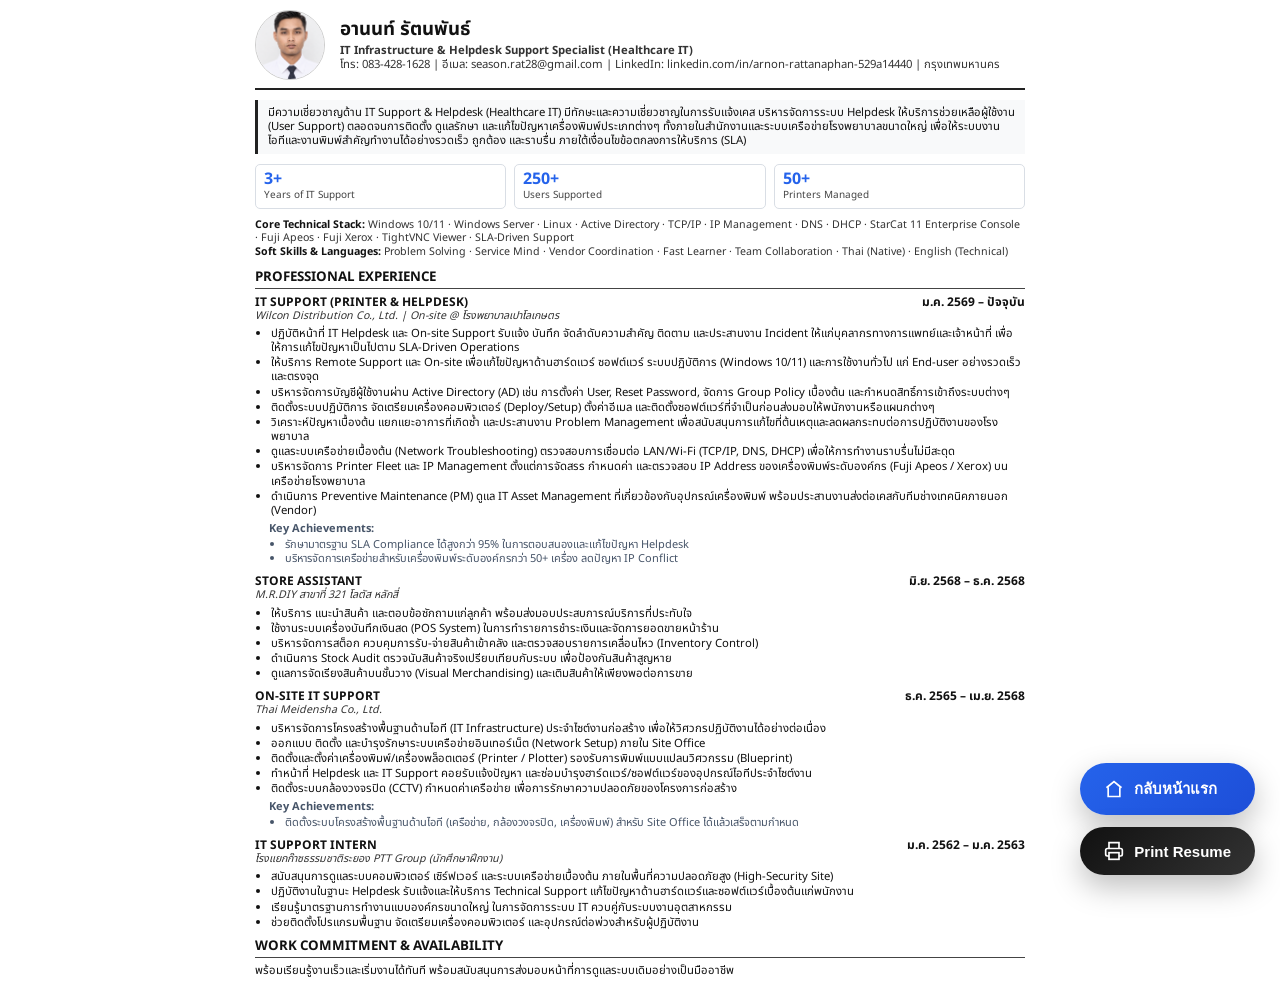
==== commit 5e26e648: "Optimize print layout, add AR favicon, and integrate certification logos" ====
--- a/resume.html
+++ b/resume.html
@@ -1,79 +1,92 @@
 <!DOCTYPE html>
 <html lang="th">
+
 <head>
   <meta charset="UTF-8">
   <meta name="viewport" content="width=device-width, initial-scale=1.0">
   <title>Resume - IT Support Print</title>
+  <link rel="icon" type="image/svg+xml" href="favicon.svg">
   <link rel="preconnect" href="https://fonts.googleapis.com">
   <link rel="preconnect" href="https://fonts.gstatic.com" crossorigin>
-  <link href="https://fonts.googleapis.com/css2?family=Inter:wght@400;500;600;700&family=Noto+Sans+Thai:wght@400;500;600;700&display=swap" rel="stylesheet">
+  <link
+    href="https://fonts.googleapis.com/css2?family=Inter:wght@400;500;600;700&family=Noto+Sans+Thai:wght@400;500;600;700&display=swap"
+    rel="stylesheet">
   <style>
-    * { box-sizing: border-box; margin: 0; padding: 0; }
-    
+    * {
+      box-sizing: border-box;
+      margin: 0;
+      padding: 0;
+    }
+
     body {
       font-family: 'Noto Sans Thai', 'Inter', 'Leelawadee UI', Tahoma, Arial, sans-serif;
       color: #111;
-      line-height: 1.3;
-      font-size: 9.5pt;
+      line-height: 1.25;
+      font-size: 8.5pt;
       background: #fff;
       -webkit-text-size-adjust: 100%;
       text-size-adjust: 100%;
+    }
+
+    @page {
+      margin: 8mm;
+      /* Reduced print margin */
     }
 
     .container {
       width: 100%;
       max-width: 800px;
       margin: 0 auto;
-      padding: 20px;
+      padding: 10px 15px;
     }
 
     /* ส่วนหัวโปรไฟล์: รูปภาพ ชื่อ และข้อมูลติดต่อ */
     .header {
       display: flex;
       align-items: center;
-      gap: 20px;
+      gap: 15px;
       border-bottom: 2px solid #222;
-      padding-bottom: 12px;
-      margin-bottom: 12px;
+      padding-bottom: 8px;
+      margin-bottom: 10px;
     }
 
     .avatar {
-      width: 90px;
-      height: 90px;
+      width: 70px;
+      height: 70px;
       border-radius: 50%;
       object-fit: cover;
       border: 1px solid #ccc;
     }
 
     .header-info h1 {
-      font-size: 16pt;
+      font-size: 14pt;
       text-transform: uppercase;
-      margin-bottom: 4px;
+      margin-bottom: 2px;
     }
 
     .header-info p {
-      font-size: 9pt;
+      font-size: 8.5pt;
       color: #333;
     }
 
     /* กล่องข้อความสรุปโปรไฟล์ */
     .profile-box {
       background: #f8f9fa;
-      padding: 8px 12px;
+      padding: 6px 10px;
       border-left: 3px solid #222;
-      margin-bottom: 12px;
-      font-size: 9pt;
+      margin-bottom: 10px;
+      font-size: 8.5pt;
     }
 
     .resume-highlights {
       display: grid;
       grid-template-columns: repeat(3, 1fr);
       gap: 8px;
-      margin-bottom: 12px;
+      margin-bottom: 10px;
     }
 
     .highlight-card {
-      padding: 8px 10px;
+      padding: 6px 8px;
       border: 1px solid #d9dee5;
       border-radius: 5px;
       background: #fff;
@@ -82,21 +95,21 @@
     .highlight-card strong {
       display: block;
       color: #2563eb;
-      font-size: 14pt;
+      font-size: 12pt;
       line-height: 1;
     }
 
     .highlight-card span {
       display: block;
-      margin-top: 3px;
+      margin-top: 2px;
       color: #444;
+      font-size: 7.5pt;
+    }
+
+    .competency-strip {
+      margin-bottom: 10px;
+      color: #333;
       font-size: 8pt;
-    }
-
-    .competency-strip {
-      margin-bottom: 12px;
-      color: #333;
-      font-size: 8.5pt;
     }
 
     .competency-strip strong {
@@ -105,255 +118,319 @@
 
     /* หัวข้อหลัก */
     .section-title {
-      font-size: 10.5pt;
+      font-size: 10pt;
       font-weight: bold;
       text-transform: uppercase;
       border-bottom: 1px solid #444;
       padding-bottom: 2px;
-      margin-top: 10px;
+      margin-top: 8px;
+      margin-bottom: 6px;
+    }
+
+    /* รายละเอียดประสบการณ์ทำงาน */
+    .job-item {
       margin-bottom: 8px;
-    }
-
-    /* รายละเอียดประสบการณ์ทำงาน */
-    .job-item { 
-      margin-bottom: 10px; 
-      page-break-inside: avoid; 
-    }
-    
-    .job-header { 
-      display: flex; 
-      justify-content: space-between; 
-      font-weight: bold; 
-      font-size: 9.5pt; 
-    }
-    
-    .company { 
-      font-style: italic; 
-      color: #333; 
-      font-size: 8.5pt; 
-      margin-bottom: 3px; 
-    }
-    
-    ul { margin-left: 16px; }
-    li { margin-bottom: 2px; }
+      page-break-inside: avoid;
+    }
+
+    .job-item img {
+      display: none !important;
+    }
+
+    .job-header {
+      display: flex;
+      justify-content: space-between;
+      font-weight: bold;
+      font-size: 9pt;
+    }
+
+    .company {
+      font-style: italic;
+      color: #333;
+      font-size: 8pt;
+      margin-bottom: 2px;
+    }
+
+    ul {
+      margin-left: 16px;
+      margin-top: 2px;
+    }
+
+    li {
+      margin-bottom: 1px;
+    }
 
     /* ==========================
    Floating Print Button
 ========================== */
 
-.print-fab{
-    position: fixed;
-    right: 25px;
-    bottom: 25px;
-    z-index: 999;
-
-    display:flex;
-    align-items:center;
-    gap:10px;
-
-    padding:14px 24px;
-
-    background:linear-gradient(135deg,#111,#333);
-    color:#fff;
-
-    border:none;
-    border-radius:999px;
-
-    font-size:15px;
-    font-weight:bold;
-
-    cursor:pointer;
-
-    box-shadow:0 12px 30px rgba(0,0,0,.25);
-
-    transition:all .25s ease;
-}
-
-.print-fab:hover{
-    transform:translateY(-3px);
-    box-shadow:0 18px 40px rgba(0,0,0,.35);
-}
-
-.print-fab:active{
-    transform:scale(.97);
-}
-
-.print-fab svg{
-    width:20px;
-    height:20px;
-}
-
-/* กลุ่มปุ่มมุมขวาล่าง */
-.fab-group{
-    position: fixed;
-    right: 25px;
-    bottom: 25px;
-    z-index: 999;
-
-    display:flex;
-    flex-direction:column;
-    gap:12px;
-}
-
-/* ปุ่มทั่วไป */
-.fab-btn{
-    display:flex;
-    align-items:center;
-    gap:10px;
-
-    padding:14px 24px;
-
-    border:none;
-    border-radius:999px;
-
-    color:#fff;
-    font-size:15px;
-    font-weight:bold;
-
-    cursor:pointer;
-
-    box-shadow:0 12px 30px rgba(0,0,0,.25);
-
-    transition:all .25s ease;
-}
-
-.fab-btn:hover{
-    transform:translateY(-3px);
-    box-shadow:0 18px 40px rgba(0,0,0,.35);
-}
-
-.fab-btn:active{
-    transform:scale(.97);
-}
-
-.fab-btn svg{
-    width:20px;
-    height:20px;
-}
-
-/* สีปุ่ม */
-.home-btn{
-    background:linear-gradient(135deg,#2563eb,#1d4ed8);
-}
-
-.print-btn{
-    background:linear-gradient(135deg,#111,#333);
-}
-
-/* มือถือ */
-@media(max-width:768px){
-
-  .container{
-    padding:15px;
-  }
-
-  .header{
-    align-items:flex-start;
-    gap:14px;
-  }
-
-  .avatar{
-    width:72px;
-    height:72px;
-    flex:none;
-  }
-
-  .header-info h1{
-    font-size:14pt;
-  }
-
-  .header-info p{
-    overflow-wrap:anywhere;
-  }
-
-  .job-header{
-    flex-wrap:wrap;
-    gap:2px 12px;
-  }
-
-    .fab-group{
-        left:15px;
-        right:15px;
-        bottom:15px;
-    }
-
-  .resume-highlights{
-    grid-template-columns:1fr;
-  }
-
-    .fab-btn{
-        justify-content:center;
-        width:100%;
-    }
-
-}
-
-/* ซ่อนเวลาพิมพ์ */
-@media print{
-    .fab-group{
-        display:none !important;
-    }
-}
-
-@media(max-width:768px){
-
-    .print-fab{
-        left:15px;
-        right:15px;
-        bottom:15px;
-
-        justify-content:center;
-    }
-
-}
+    .print-fab {
+      position: fixed;
+      right: 25px;
+      bottom: 25px;
+      z-index: 999;
+
+      display: flex;
+      align-items: center;
+      gap: 10px;
+
+      padding: 14px 24px;
+
+      background: linear-gradient(135deg, #111, #333);
+      color: #fff;
+
+      border: none;
+      border-radius: 999px;
+
+      font-size: 15px;
+      font-weight: bold;
+
+      cursor: pointer;
+
+      box-shadow: 0 12px 30px rgba(0, 0, 0, .25);
+
+      transition: all .25s ease;
+    }
+
+    .print-fab:hover {
+      transform: translateY(-3px);
+      box-shadow: 0 18px 40px rgba(0, 0, 0, .35);
+    }
+
+    .print-fab:active {
+      transform: scale(.97);
+    }
+
+    .print-fab svg {
+      width: 20px;
+      height: 20px;
+    }
+
+    /* กลุ่มปุ่มมุมขวาล่าง */
+    .fab-group {
+      position: fixed;
+      right: 25px;
+      bottom: 25px;
+      z-index: 999;
+
+      display: flex;
+      flex-direction: column;
+      gap: 12px;
+    }
+
+    /* ปุ่มทั่วไป */
+    .fab-btn {
+      display: flex;
+      align-items: center;
+      gap: 10px;
+
+      padding: 14px 24px;
+
+      border: none;
+      border-radius: 999px;
+
+      color: #fff;
+      font-size: 15px;
+      font-weight: bold;
+
+      cursor: pointer;
+
+      box-shadow: 0 12px 30px rgba(0, 0, 0, .25);
+
+      transition: all .25s ease;
+    }
+
+    .fab-btn:hover {
+      transform: translateY(-3px);
+      box-shadow: 0 18px 40px rgba(0, 0, 0, .35);
+    }
+
+    .fab-btn:active {
+      transform: scale(.97);
+    }
+
+    .fab-btn svg {
+      width: 20px;
+      height: 20px;
+    }
+
+    /* สีปุ่ม */
+    .home-btn {
+      background: linear-gradient(135deg, #2563eb, #1d4ed8);
+    }
+
+    .print-btn {
+      background: linear-gradient(135deg, #111, #333);
+    }
+
+    /* มือถือ */
+    @media(max-width:768px) {
+
+      .container {
+        padding: 15px;
+      }
+
+      .header {
+        align-items: flex-start;
+        gap: 14px;
+      }
+
+      .avatar {
+        width: 72px;
+        height: 72px;
+        flex: none;
+      }
+
+      .header-info h1 {
+        font-size: 14pt;
+      }
+
+      .header-info p {
+        overflow-wrap: anywhere;
+      }
+
+      .job-header {
+        flex-wrap: wrap;
+        gap: 2px 12px;
+      }
+
+      .fab-group {
+        left: 15px;
+        right: 15px;
+        bottom: 15px;
+      }
+
+      .resume-highlights {
+        grid-template-columns: 1fr;
+      }
+
+      .fab-btn {
+        justify-content: center;
+        width: 100%;
+      }
+
+    }
+
+    /* ซ่อนเวลาพิมพ์ */
+    @media print {
+      .fab-group {
+        display: none !important;
+      }
+    }
+
+    @media(max-width:768px) {
+
+      .print-fab {
+        left: 15px;
+        right: 15px;
+        bottom: 15px;
+
+        justify-content: center;
+      }
+
+    }
 
 
     /* ตั้งค่าโหมดสำหรับปริ้นโดยเฉพาะ */
     @media print {
-      @page { size: A4 portrait; margin: 8mm; }
-      html, body { 
-        -webkit-print-color-adjust: exact; 
-        print-color-adjust: exact; 
-        font-size: 8.5pt; 
-      }
-      .container { padding: 0; width: 100%; max-width: 100%; }
-      .profile-box { background: #fff; border-left: 2px solid #000; padding: 6px 10px; margin-bottom: 8px;}
-      .no-print { display: none !important; }
-      .job-item, .competency-strip { break-inside: avoid; page-break-inside: avoid; margin-bottom: 6px;}
-      .resume-highlights { 
-        display: grid !important; 
-        grid-template-columns: repeat(3, 1fr) !important; 
-        gap: 8px !important; 
-        break-inside: avoid; 
-        page-break-inside: avoid; 
+      @page {
+        size: A4 portrait;
+        margin: 8mm;
+      }
+
+      html,
+      body {
+        -webkit-print-color-adjust: exact;
+        print-color-adjust: exact;
+        font-size: 8.5pt;
+      }
+
+      .container {
+        padding: 0;
+        width: 100%;
+        max-width: 100%;
+      }
+
+      .profile-box {
+        background: #fff;
+        border-left: 2px solid #000;
+        padding: 6px 10px;
+        margin-bottom: 8px;
+      }
+
+      .no-print {
+        display: none !important;
+      }
+
+      .job-item,
+      .competency-strip {
+        break-inside: avoid;
+        page-break-inside: avoid;
         margin-bottom: 6px;
       }
-      .section-title { font-size: 10pt; margin-top: 8px; margin-bottom: 6px; }
-      .header { padding-bottom: 8px; margin-bottom: 8px; }
-      .header-info h1 { font-size: 14pt; margin-bottom: 2px; }
-      .highlight-card { padding: 6px 8px; }
-      .highlight-card strong { font-size: 12pt; }
-      .avatar { width: 75px; height: 75px; }
+
+      .resume-highlights {
+        display: grid !important;
+        grid-template-columns: repeat(3, 1fr) !important;
+        gap: 8px !important;
+        break-inside: avoid;
+        page-break-inside: avoid;
+        margin-bottom: 6px;
+      }
+
+      .section-title {
+        font-size: 10pt;
+        margin-top: 8px;
+        margin-bottom: 6px;
+      }
+
+      .header {
+        padding-bottom: 8px;
+        margin-bottom: 8px;
+      }
+
+      .header-info h1 {
+        font-size: 14pt;
+        margin-bottom: 2px;
+      }
+
+      .highlight-card {
+        padding: 6px 8px;
+      }
+
+      .highlight-card strong {
+        font-size: 12pt;
+      }
+
+      .avatar {
+        width: 75px;
+        height: 75px;
+      }
     }
   </style>
 </head>
+
 <body>
 
   <div class="container">
-    
+
     <!-- ส่วนหัว: รูป ชื่อ และข้อมูลติดต่อ -->
     <div class="header">
       <img src="Anon.jpg" alt="Profile" class="avatar">
       <div class="header-info">
         <h1>อานนท์ รัตนพันธ์</h1>
         <p><strong>IT Infrastructure &amp; Helpdesk Support Specialist (Healthcare IT)</strong></p>
-        <p>โทร: 083-428-1628 | อีเมล: season.rat28@gmail.com | LinkedIn: linkedin.com/in/arnon-rattanaphan-529a14440 | กรุงเทพมหานคร</p>
+        <p>โทร: 083-428-1628 | อีเมล: season.rat28@gmail.com | LinkedIn: linkedin.com/in/arnon-rattanaphan-529a14440 |
+          กรุงเทพมหานคร</p>
       </div>
     </div>
 
     <!-- สรุปโปรไฟล์ -->
     <div class="profile-box">
-      มีความเชี่ยวชาญด้าน IT Support & Helpdesk (Healthcare IT) มีทักษะและความเชี่ยวชาญในการรับแจ้งเคส บริหารจัดการระบบ Helpdesk ให้บริการช่วยเหลือผู้ใช้งาน (User Support) ตลอดจนการติดตั้ง ดูแลรักษา และแก้ไขปัญหาเครื่องพิมพ์ประเภทต่างๆ ทั้งภายในสำนักงานและระบบเครือข่ายโรงพยาบาลขนาดใหญ่ เพื่อให้ระบบงานไอทีและงานพิมพ์สำคัญทำงานได้อย่างรวดเร็ว ถูกต้อง และราบรื่น ภายใต้เงื่อนไขข้อตกลงการให้บริการ (SLA)
+      มีความเชี่ยวชาญด้าน IT Support & Helpdesk (Healthcare IT) มีทักษะและความเชี่ยวชาญในการรับแจ้งเคส บริหารจัดการระบบ
+      Helpdesk ให้บริการช่วยเหลือผู้ใช้งาน (User Support) ตลอดจนการติดตั้ง ดูแลรักษา
+      และแก้ไขปัญหาเครื่องพิมพ์ประเภทต่างๆ ทั้งภายในสำนักงานและระบบเครือข่ายโรงพยาบาลขนาดใหญ่
+      เพื่อให้ระบบงานไอทีและงานพิมพ์สำคัญทำงานได้อย่างรวดเร็ว ถูกต้อง และราบรื่น ภายใต้เงื่อนไขข้อตกลงการให้บริการ (SLA)
     </div>
 
     <div class="resume-highlights" aria-label="Career highlights">
@@ -364,28 +441,45 @@
 
     <p class="competency-strip">
       <strong>Core Technical Stack:</strong>
-      Windows 10/11 · Windows Server · Linux · Active Directory · TCP/IP · IP Management · DNS · DHCP · StarCat 11 Enterprise Console · Fuji Apeos · Fuji Xerox · TightVNC Viewer · SLA-Driven Support<br>
-      <strong>Soft Skills &amp; Languages:</strong> Problem Solving · Service Mind · Vendor Coordination · Fast Learner · Team Collaboration · Thai (Native) · English (Technical)
+      Windows 10/11 · Windows Server · Linux · Active Directory · TCP/IP · IP Management · DNS · DHCP · StarCat 11
+      Enterprise Console · Fuji Apeos · Fuji Xerox · TightVNC Viewer · SLA-Driven Support<br>
+      <strong>Soft Skills &amp; Languages:</strong> Problem Solving · Service Mind · Vendor Coordination · Fast Learner
+      · Team Collaboration · Thai (Native) · English (Technical)
     </p>
 
     <!-- ประสบการณ์ทำงาน -->
     <div class="section-title">Professional Experience</div>
 
     <div class="job-item">
-      <div class="job-header">
-        <span>IT SUPPORT (PRINTER & HELPDESK)</span>
-        <span>ม.ค. 2569 – ปัจจุบัน</span>
+      <div style="display: flex; gap: 10px; align-items: flex-start;">
+        <img src="assets/logos/wilcon.png"
+          style="width: 32px; height: 32px; object-fit: contain; border-radius: 4px; border: 1px solid #eee;"
+          onerror="this.onerror=null; this.src='https://ui-avatars.com/api/?name=W&background=F3F4F6&color=4B5563&size=128'">
+        <div style="flex: 1;">
+          <div class="job-header">
+            <span>IT SUPPORT (PRINTER & HELPDESK)</span>
+            <span>ม.ค. 2569 – ปัจจุบัน</span>
+          </div>
+          <div class="company">Wilcon Distribution Co., Ltd. | On-site @ โรงพยาบาลเปาโลเกษตร</div>
+        </div>
       </div>
-      <div class="company">Wilcon Distribution Co., Ltd. | On-site @ โรงพยาบาลเปาโลเกษตร</div>
       <ul>
-        <li>ปฏิบัติหน้าที่ IT Helpdesk และ On-site Support รับแจ้ง บันทึก จัดลำดับความสำคัญ ติดตาม และประสานงาน Incident ให้แก่บุคลากรทางการแพทย์และเจ้าหน้าที่ เพื่อให้การแก้ไขปัญหาเป็นไปตาม SLA-Driven Operations</li>
-        <li>ให้บริการ Remote Support และ On-site เพื่อแก้ไขปัญหาด้านฮาร์ดแวร์ ซอฟต์แวร์ ระบบปฏิบัติการ (Windows 10/11) และการใช้งานทั่วไป แก่ End-user อย่างรวดเร็วและตรงจุด</li>
-        <li>บริหารจัดการบัญชีผู้ใช้งานผ่าน Active Directory (AD) เช่น การตั้งค่า User, Reset Password, จัดการ Group Policy เบื้องต้น และกำหนดสิทธิ์การเข้าถึงระบบต่างๆ</li>
-        <li>ติดตั้งระบบปฏิบัติการ จัดเตรียมเครื่องคอมพิวเตอร์ (Deploy/Setup) ตั้งค่าอีเมล และติดตั้งซอฟต์แวร์ที่จำเป็นก่อนส่งมอบให้พนักงานหรือแผนกต่างๆ</li>
-        <li>วิเคราะห์ปัญหาเบื้องต้น แยกแยะอาการที่เกิดซ้ำ และประสานงาน Problem Management เพื่อสนับสนุนการแก้ไขที่ต้นเหตุและลดผลกระทบต่อการปฏิบัติงานของโรงพยาบาล</li>
-        <li>ดูแลระบบเครือข่ายเบื้องต้น (Network Troubleshooting) ตรวจสอบการเชื่อมต่อ LAN/Wi-Fi (TCP/IP, DNS, DHCP) เพื่อให้การทำงานราบรื่นไม่มีสะดุด</li>
-        <li>บริหารจัดการ Printer Fleet และ IP Management ตั้งแต่การจัดสรร กำหนดค่า และตรวจสอบ IP Address ของเครื่องพิมพ์ระดับองค์กร (Fuji Apeos / Xerox) บนเครือข่ายโรงพยาบาล</li>
-        <li>ดำเนินการ Preventive Maintenance (PM) ดูแล IT Asset Management ที่เกี่ยวข้องกับอุปกรณ์เครื่องพิมพ์ พร้อมประสานงานส่งต่อเคสกับทีมช่างเทคนิคภายนอก (Vendor)</li>
+        <li>ปฏิบัติหน้าที่ IT Helpdesk และ On-site Support รับแจ้ง บันทึก จัดลำดับความสำคัญ ติดตาม และประสานงาน Incident
+          ให้แก่บุคลากรทางการแพทย์และเจ้าหน้าที่ เพื่อให้การแก้ไขปัญหาเป็นไปตาม SLA-Driven Operations</li>
+        <li>ให้บริการ Remote Support และ On-site เพื่อแก้ไขปัญหาด้านฮาร์ดแวร์ ซอฟต์แวร์ ระบบปฏิบัติการ (Windows 10/11)
+          และการใช้งานทั่วไป แก่ End-user อย่างรวดเร็วและตรงจุด</li>
+        <li>บริหารจัดการบัญชีผู้ใช้งานผ่าน Active Directory (AD) เช่น การตั้งค่า User, Reset Password, จัดการ Group
+          Policy เบื้องต้น และกำหนดสิทธิ์การเข้าถึงระบบต่างๆ</li>
+        <li>ติดตั้งระบบปฏิบัติการ จัดเตรียมเครื่องคอมพิวเตอร์ (Deploy/Setup) ตั้งค่าอีเมล
+          และติดตั้งซอฟต์แวร์ที่จำเป็นก่อนส่งมอบให้พนักงานหรือแผนกต่างๆ</li>
+        <li>วิเคราะห์ปัญหาเบื้องต้น แยกแยะอาการที่เกิดซ้ำ และประสานงาน Problem Management
+          เพื่อสนับสนุนการแก้ไขที่ต้นเหตุและลดผลกระทบต่อการปฏิบัติงานของโรงพยาบาล</li>
+        <li>ดูแลระบบเครือข่ายเบื้องต้น (Network Troubleshooting) ตรวจสอบการเชื่อมต่อ LAN/Wi-Fi (TCP/IP, DNS, DHCP)
+          เพื่อให้การทำงานราบรื่นไม่มีสะดุด</li>
+        <li>บริหารจัดการ Printer Fleet และ IP Management ตั้งแต่การจัดสรร กำหนดค่า และตรวจสอบ IP Address
+          ของเครื่องพิมพ์ระดับองค์กร (Fuji Apeos / Xerox) บนเครือข่ายโรงพยาบาล</li>
+        <li>ดำเนินการ Preventive Maintenance (PM) ดูแล IT Asset Management ที่เกี่ยวข้องกับอุปกรณ์เครื่องพิมพ์
+          พร้อมประสานงานส่งต่อเคสกับทีมช่างเทคนิคภายนอก (Vendor)</li>
       </ul>
       <div style="font-size: 11px; color: #475569; margin-top: 4px; padding-left: 14px;">
         <strong>Key Achievements:</strong>
@@ -397,11 +491,18 @@
     </div>
 
     <div class="job-item">
-      <div class="job-header">
-        <span>STORE ASSISTANT</span>
-        <span>มิ.ย. 2568 – ธ.ค. 2568</span>
+      <div style="display: flex; gap: 10px; align-items: flex-start;">
+        <img src="assets/logos/mrdiy.png"
+          style="width: 32px; height: 32px; object-fit: contain; border-radius: 4px; border: 1px solid #eee;"
+          onerror="this.onerror=null; this.src='https://ui-avatars.com/api/?name=M&background=F3F4F6&color=4B5563&size=128'">
+        <div style="flex: 1;">
+          <div class="job-header">
+            <span>STORE ASSISTANT</span>
+            <span>มิ.ย. 2568 – ธ.ค. 2568</span>
+          </div>
+          <div class="company">M.R.DIY สาขาที่ 321 โลตัส หลักสี่</div>
+        </div>
       </div>
-      <div class="company">M.R.DIY สาขาที่ 321 โลตัส หลักสี่</div>
       <ul>
         <li>ให้บริการ แนะนำสินค้า และตอบข้อซักถามแก่ลูกค้า พร้อมส่งมอบประสบการณ์บริการที่ประทับใจ</li>
         <li>ใช้งานระบบเครื่องบันทึกเงินสด (POS System) ในการทำรายการชำระเงินและจัดการยอดขายหน้าร้าน</li>
@@ -412,77 +513,100 @@
     </div>
 
     <div class="job-item">
-      <div class="job-header">
-        <span>ON-SITE IT SUPPORT</span>
-        <span>ธ.ค. 2565 – เม.ย. 2568</span>
+      <div style="display: flex; gap: 10px; align-items: flex-start;">
+        <img src="assets/logos/thaimeidensha.png"
+          style="width: 32px; height: 32px; object-fit: contain; border-radius: 4px; border: 1px solid #eee;"
+          onerror="this.onerror=null; this.src='https://ui-avatars.com/api/?name=T&background=F3F4F6&color=4B5563&size=128'">
+        <div style="flex: 1;">
+          <div class="job-header">
+            <span>ON-SITE IT SUPPORT</span>
+            <span>ธ.ค. 2565 – เม.ย. 2568</span>
+          </div>
+          <div class="company">Thai Meidensha Co., Ltd.</div>
+        </div>
       </div>
-      <div class="company">Thai Meidensha Co., Ltd.</div>
       <ul>
-        <li>บริหารจัดการโครงสร้างพื้นฐานด้านไอที (IT Infrastructure) ประจำไซต์งานก่อสร้าง เพื่อให้วิศวกรปฏิบัติงานได้อย่างต่อเนื่อง</li>
+        <li>บริหารจัดการโครงสร้างพื้นฐานด้านไอที (IT Infrastructure) ประจำไซต์งานก่อสร้าง
+          เพื่อให้วิศวกรปฏิบัติงานได้อย่างต่อเนื่อง</li>
         <li>ออกแบบ ติดตั้ง และบำรุงรักษาระบบเครือข่ายอินเทอร์เน็ต (Network Setup) ภายใน Site Office</li>
-        <li>ติดตั้งและตั้งค่าเครื่องพิมพ์/เครื่องพล็อตเตอร์ (Printer / Plotter) รองรับการพิมพ์แบบแปลนวิศวกรรม (Blueprint)</li>
-        <li>ทำหน้าที่ Helpdesk และ IT Support คอยรับแจ้งปัญหา และซ่อมบำรุงฮาร์ดแวร์/ซอฟต์แวร์ของอุปกรณ์ไอทีประจำไซต์งาน</li>
+        <li>ติดตั้งและตั้งค่าเครื่องพิมพ์/เครื่องพล็อตเตอร์ (Printer / Plotter) รองรับการพิมพ์แบบแปลนวิศวกรรม
+          (Blueprint)</li>
+        <li>ทำหน้าที่ Helpdesk และ IT Support คอยรับแจ้งปัญหา และซ่อมบำรุงฮาร์ดแวร์/ซอฟต์แวร์ของอุปกรณ์ไอทีประจำไซต์งาน
+        </li>
         <li>ติดตั้งระบบกล้องวงจรปิด (CCTV) กำหนดค่าเครือข่าย เพื่อการรักษาความปลอดภัยของโครงการก่อสร้าง</li>
       </ul>
       <div style="font-size: 11px; color: #475569; margin-top: 4px; padding-left: 14px;">
         <strong>Key Achievements:</strong>
         <ul style="margin-top: 2px;">
-          <li>ติดตั้งระบบโครงสร้างพื้นฐานด้านไอที (เครือข่าย, กล้องวงจรปิด, เครื่องพิมพ์) สำหรับ Site Office ได้แล้วเสร็จตามกำหนด</li>
+          <li>ติดตั้งระบบโครงสร้างพื้นฐานด้านไอที (เครือข่าย, กล้องวงจรปิด, เครื่องพิมพ์) สำหรับ Site Office
+            ได้แล้วเสร็จตามกำหนด</li>
         </ul>
       </div>
     </div>
 
     <div class="job-item">
-      <div class="job-header">
-        <span>IT SUPPORT INTERN</span>
-        <span>ม.ค. 2562 – ม.ค. 2563</span>
+      <div style="display: flex; gap: 10px; align-items: flex-start;">
+        <img src="assets/logos/ptt.png"
+          style="width: 32px; height: 32px; object-fit: contain; border-radius: 4px; border: 1px solid #eee;"
+          onerror="this.onerror=null; this.src='https://ui-avatars.com/api/?name=P&background=F3F4F6&color=4B5563&size=128'">
+        <div style="flex: 1;">
+          <div class="job-header">
+            <span>IT SUPPORT INTERN</span>
+            <span>ม.ค. 2562 – ม.ค. 2563</span>
+          </div>
+          <div class="company">โรงแยกก๊าซธรรมชาติระยอง PTT Group (นักศึกษาฝึกงาน)</div>
+        </div>
       </div>
-      <div class="company">โรงแยกก๊าซธรรมชาติระยอง PTT Group (นักศึกษาฝึกงาน)</div>
       <ul>
-        <li>สนับสนุนการดูแลระบบคอมพิวเตอร์ เซิร์ฟเวอร์ และระบบเครือข่ายเบื้องต้น ภายในพื้นที่ความปลอดภัยสูง (High-Security Site)</li>
-        <li>ปฏิบัติงานในฐานะ Helpdesk รับแจ้งและให้บริการ Technical Support แก้ไขปัญหาด้านฮาร์ดแวร์และซอฟต์แวร์เบื้องต้นแก่พนักงาน</li>
+        <li>สนับสนุนการดูแลระบบคอมพิวเตอร์ เซิร์ฟเวอร์ และระบบเครือข่ายเบื้องต้น ภายในพื้นที่ความปลอดภัยสูง
+          (High-Security Site)</li>
+        <li>ปฏิบัติงานในฐานะ Helpdesk รับแจ้งและให้บริการ Technical Support
+          แก้ไขปัญหาด้านฮาร์ดแวร์และซอฟต์แวร์เบื้องต้นแก่พนักงาน</li>
         <li>เรียนรู้มาตรฐานการทำงานแบบองค์กรขนาดใหญ่ ในการจัดการระบบ IT ควบคู่กับระบบงานอุตสาหกรรม</li>
         <li>ช่วยติดตั้งโปรแกรมพื้นฐาน จัดเตรียมเครื่องคอมพิวเตอร์ และอุปกรณ์ต่อพ่วงสำหรับผู้ปฏิบัติงาน</li>
       </ul>
     </div>
 
     <!-- ความพร้อมในการเริ่มงาน -->
+
+
     <div class="section-title">Work Commitment & Availability</div>
     <p style="font-size: 8.5pt;">
-      พร้อมเรียนรู้งานเร็วและเริ่มงานได้ทันที พร้อมสนับสนุนการส่งมอบหน้าที่การดูแลระบบเครื่องพิมพ์เดิมอย่างเป็นมืออาชีพ
+      พร้อมเรียนรู้งานเร็วและเริ่มงานได้ทันที พร้อมสนับสนุนการส่งมอบหน้าที่การดูแลระบบเดิมอย่างเป็นมืออาชีพ
     </p>
 
   </div>
 
-<!-- ปุ่มลอยมุมขวาล่าง -->
-<div class="fab-group no-print">
-
-  <!-- ปุ่มกลับหน้าแรก -->
-  <button class="fab-btn home-btn" type="button" onclick="goHome()">
-    <svg xmlns="http://www.w3.org/2000/svg" fill="none" viewBox="0 0 24 24" stroke="currentColor" stroke-width="2">
-      <path d="M3 10.5L12 3l9 7.5"/>
-      <path d="M5 9.75V21h14V9.75"/>
-    </svg>
-    <span>กลับหน้าแรก</span>
-  </button>
-
-  <!-- ปุ่มพิมพ์ -->
-  <button class="fab-btn print-btn" type="button" onclick="window.print()">
-    <svg xmlns="http://www.w3.org/2000/svg" fill="none" viewBox="0 0 24 24" stroke="currentColor" stroke-width="2">
-      <path d="M6 9V2h12v7"/>
-      <path d="M6 18H4a2 2 0 0 1-2-2v-5a2 2 0 0 1 2-2h16a2 2 0 0 1 2 2v5a2 2 0 0 1-2 2h-2"/>
-      <rect x="6" y="14" width="12" height="8"/>
-    </svg>
-    <span>Print Resume</span>
-  </button>
-
-</div>
-
-<script>
-function goHome() {
-  window.location.href = "index.html";
-}
-</script>
+  <!-- ปุ่มลอยมุมขวาล่าง -->
+  <div class="fab-group no-print">
+
+    <!-- ปุ่มกลับหน้าแรก -->
+    <button class="fab-btn home-btn" type="button" onclick="goHome()">
+      <svg xmlns="http://www.w3.org/2000/svg" fill="none" viewBox="0 0 24 24" stroke="currentColor" stroke-width="2">
+        <path d="M3 10.5L12 3l9 7.5" />
+        <path d="M5 9.75V21h14V9.75" />
+      </svg>
+      <span>กลับหน้าแรก</span>
+    </button>
+
+    <!-- ปุ่มพิมพ์ -->
+    <button class="fab-btn print-btn" type="button" onclick="window.print()">
+      <svg xmlns="http://www.w3.org/2000/svg" fill="none" viewBox="0 0 24 24" stroke="currentColor" stroke-width="2">
+        <path d="M6 9V2h12v7" />
+        <path d="M6 18H4a2 2 0 0 1-2-2v-5a2 2 0 0 1 2-2h16a2 2 0 0 1 2 2v5a2 2 0 0 1-2 2h-2" />
+        <rect x="6" y="14" width="12" height="8" />
+      </svg>
+      <span>Print Resume</span>
+    </button>
+
+  </div>
+
+  <script>
+    function goHome() {
+      window.location.href = "index.html";
+    }
+  </script>
 
 </body>
+
 </html>
